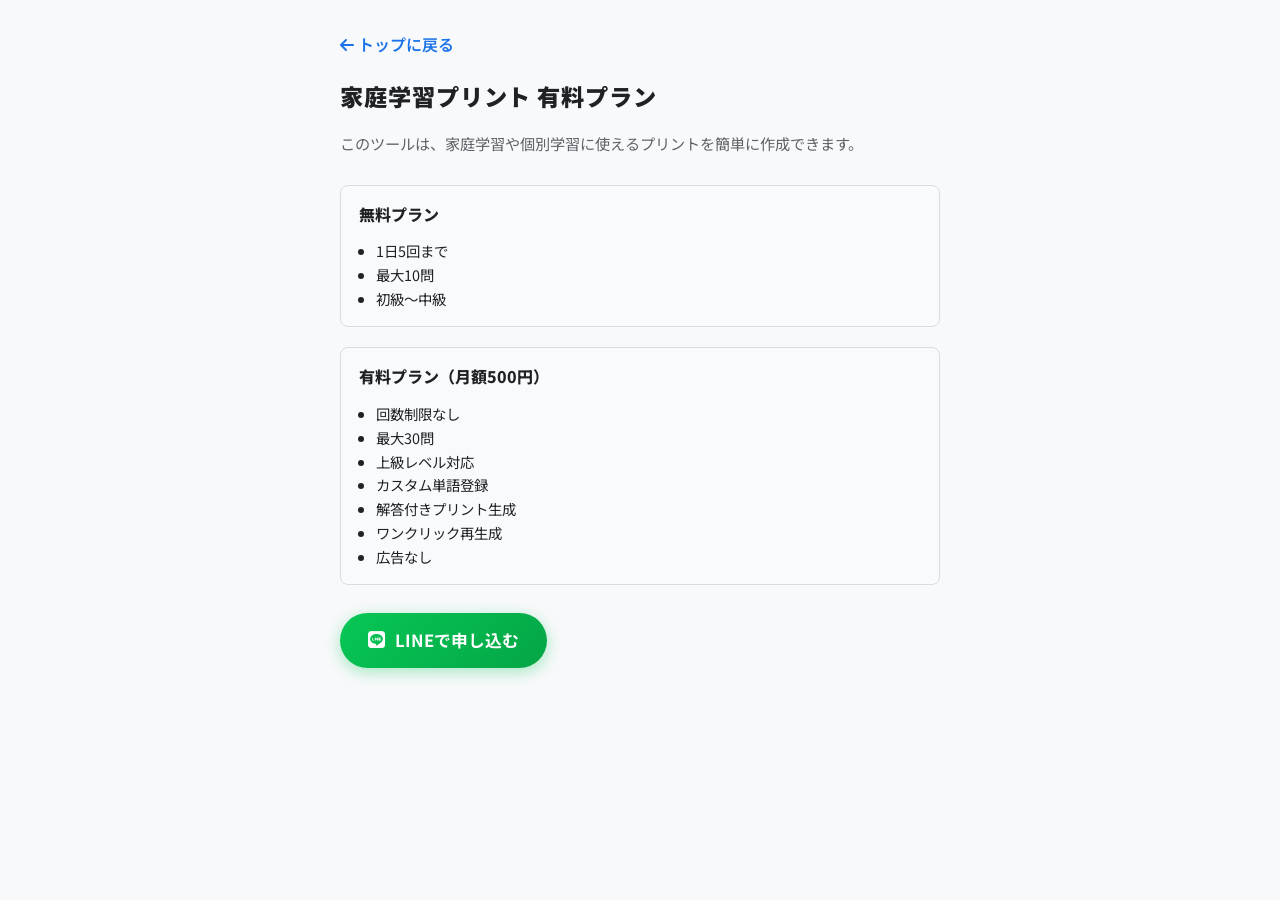
==== pricing.html @ 391f4616 "印刷とPDF修正" ====
<!DOCTYPE html>
<html lang="ja">
<head>
  <meta charset="UTF-8" />
  <meta name="viewport" content="width=device-width, initial-scale=1.0" />
  <title>家庭学習プリント 有料プラン｜家庭学習プリント生成</title>
  <meta name="description" content="家庭学習プリントの有料プラン。回数制限なし・最大30問・上級レベル・解答付きなど。LINEからお申し込みいただけます。" />
  <link rel="stylesheet" href="css/style.css" />
  <link href="https://fonts.googleapis.com/css2?family=Noto+Sans+JP:wght@400;500;700;900&family=Noto+Serif+JP:wght@400;700&display=swap" rel="stylesheet" />
  <link rel="stylesheet" href="https://cdn.jsdelivr.net/npm/@fortawesome/fontawesome-free@6.4.0/css/all.min.css" />
</head>
<body>
  <main class="pricing-standalone">
    <p class="pricing-back">
      <a href="index.html"><i class="fas fa-arrow-left"></i> トップに戻る</a>
    </p>

    <h1>家庭学習プリント 有料プラン</h1>

    <p class="pricing-lead">
      このツールは、家庭学習や個別学習に使えるプリントを簡単に作成できます。
    </p>

    <div class="pricing-block">
      <h2>無料プラン</h2>
      <ul>
        <li>1日5回まで</li>
        <li>最大10問</li>
        <li>初級〜中級</li>
      </ul>
    </div>

    <div class="pricing-block">
      <h2>有料プラン（月額500円）</h2>
      <ul>
        <li>回数制限なし</li>
        <li>最大30問</li>
        <li>上級レベル対応</li>
        <li>カスタム単語登録</li>
        <li>解答付きプリント生成</li>
        <li>ワンクリック再生成</li>
        <li>広告なし</li>
      </ul>
    </div>

    <p>
      <a class="pricing-line-btn" href="https://lin.ee/QrdTzUH" target="_blank" rel="noopener noreferrer">
        <i class="fab fa-line"></i> LINEで申し込む
      </a>
    </p>
  </main>
</body>
</html>
---- css/style.css ----
/* ============================================
   家庭学習プリント生成 - スタイルシート v2
   白ベース＋青系 | レスポンシブ | 収益化対応
   ============================================ */

/* ── リセット & ベース ── */
*, *::before, *::after { box-sizing: border-box; margin: 0; padding: 0; }

:root {
  --primary:       #1a73e8;
  --primary-dark:  #1558b0;
  --primary-light: #e8f0fe;
  --primary-soft:  #c5daff;
  --accent:        #34a853;
  --accent-soft:   #e6f4ea;
  --gold:          #f9ab00;
  --gold-soft:     #fef7e0;
  --gold-dark:     #7a5400;
  --danger:        #ea4335;
  --danger-soft:   #fce8e6;
  --text:          #202124;
  --text-sub:      #5f6368;
  --border:        #dadce0;
  --bg:            #f8f9fb;
  --white:         #ffffff;
  --shadow-sm:     0 1px 4px rgba(0,0,0,.10);
  --shadow-md:     0 4px 16px rgba(0,0,0,.12);
  --shadow-lg:     0 8px 32px rgba(0,0,0,.15);
  --radius:        12px;
  --radius-sm:     8px;
  --font:          'Noto Sans JP', sans-serif;
}

html { scroll-behavior: smooth; }
body {
  font-family: var(--font);
  background: var(--bg);
  color: var(--text);
  min-height: 100vh;
  line-height: 1.6;
}

/* ============================================
   ヘッダー
   ============================================ */
.site-header {
  background: linear-gradient(135deg, var(--primary) 0%, var(--primary-dark) 100%);
  color: var(--white);
  position: sticky;
  top: 0;
  z-index: 200;
  box-shadow: var(--shadow-md);
}
.header-inner {
  max-width: 1100px;
  margin: 0 auto;
  padding: 0 20px;
  height: 60px;
  display: flex;
  align-items: center;
  gap: 16px;
}
.header-logo {
  display: flex;
  align-items: center;
  gap: 8px;
  font-size: 1.1rem;
  font-weight: 700;
  letter-spacing: .02em;
  flex-shrink: 0;
}
.logo-icon {
  background: rgba(255,255,255,.2);
  border-radius: 50%;
  width: 32px;
  height: 32px;
  display: flex;
  align-items: center;
  justify-content: center;
  font-size: 1rem;
}
.header-nav {
  display: flex;
  align-items: center;
  gap: 4px;
  margin-left: auto;
  flex-wrap: wrap;
}
.nav-link {
  color: rgba(255,255,255,.85);
  text-decoration: none;
  font-size: .85rem;
  font-weight: 500;
  padding: 6px 12px;
  border-radius: 20px;
  transition: background .2s;
}
.nav-link:hover { background: rgba(255,255,255,.15); color: #fff; }
.nav-link:focus-visible {
  outline: 3px solid rgba(255,255,255,.85);
  outline-offset: 2px;
}
.nav-btn-premium {
  background: linear-gradient(135deg, var(--gold) 0%, #e69500 100%);
  color: #fff;
  border: none;
  border-radius: 20px;
  padding: 7px 16px;
  font-family: var(--font);
  font-size: .85rem;
  font-weight: 700;
  cursor: pointer;
  display: flex;
  align-items: center;
  gap: 6px;
  box-shadow: 0 2px 8px rgba(249,171,0,.4);
  transition: all .2s;
  margin-left: 4px;
}
.nav-btn-premium:hover { transform: translateY(-1px); box-shadow: 0 4px 14px rgba(249,171,0,.5); }
.nav-btn-premium:focus-visible {
  outline: 3px solid rgba(255,255,255,.9);
  outline-offset: 2px;
}

/* ============================================
   ヒーロー
   ============================================ */
.hero-section {
  background: linear-gradient(160deg, #1a73e8 0%, #0d47a1 60%, #1a237e 100%);
  color: var(--white);
  padding: 72px 20px 80px;
  text-align: center;
  position: relative;
  overflow: hidden;
}
.hero-section::before {
  content: '';
  position: absolute;
  inset: 0;
  background: url("data:image/svg+xml,%3Csvg width='60' height='60' viewBox='0 0 60 60' xmlns='http://www.w3.org/2000/svg'%3E%3Cg fill='none' fill-rule='evenodd'%3E%3Cg fill='%23ffffff' fill-opacity='0.04'%3E%3Cpath d='M36 34v-4h-2v4h-4v2h4v4h2v-4h4v-2h-4zm0-30V0h-2v4h-4v2h4v4h2V6h4V4h-4zM6 34v-4H4v4H0v2h4v4h2v-4h4v-2H6zM6 4V0H4v4H0v2h4v4h2V6h4V4H6z'/%3E%3C/g%3E%3C/g%3E%3C/svg%3E");
}
.hero-inner {
  max-width: 760px;
  margin: 0 auto;
  position: relative;
}
.hero-badge {
  display: inline-flex;
  align-items: center;
  gap: 6px;
  background: rgba(255,255,255,.15);
  border: 1px solid rgba(255,255,255,.3);
  border-radius: 20px;
  padding: 6px 16px;
  font-size: .82rem;
  font-weight: 700;
  letter-spacing: .04em;
  margin-bottom: 20px;
}
.hero-title {
  font-size: clamp(1.5rem, 4vw, 2.4rem);
  font-weight: 900;
  line-height: 1.35;
  margin-bottom: 16px;
  letter-spacing: .02em;
}
.hero-accent {
  color: #ffd54f;
  display: block;
  margin-top: 4px;
}
/* hero-desc は削除（hero-lead / hero-list に統一） */
.hero-desc { display: none; }

/* ── ヒーロー：一言説明 ── */
.hero-lead {
  font-size: clamp(1rem, 2.5vw, 1.15rem);
  opacity: .92;
  line-height: 1.9;
  margin-bottom: 20px;
}

/* ── ヒーロー：箇条書き ── */
.hero-list {
  list-style: none;
  display: inline-flex;
  flex-direction: column;
  gap: 10px;
  text-align: left;
  margin: 0 auto 28px;
  background: rgba(255,255,255,.1);
  border: 1px solid rgba(255,255,255,.2);
  border-radius: var(--radius);
  padding: 16px 22px;
  width: fit-content;
  max-width: 100%;
}
.hero-list li {
  font-size: clamp(.88rem, 2vw, .98rem);
  display: flex;
  align-items: center;
  gap: 10px;
  opacity: .95;
}
.hero-list li i {
  color: #ffd54f;
  font-size: .9rem;
  flex-shrink: 0;
}

/* ── 「誰向け？」ボックス ── */
.for-whom-box {
  background: linear-gradient(135deg, var(--primary-light) 0%, #f0f7ff 100%);
  border: 2px solid var(--primary-soft);
  border-radius: var(--radius);
  padding: 20px 22px;
  margin-bottom: 40px;
}
.for-whom-label {
  font-size: .82rem;
  font-weight: 700;
  color: var(--primary);
  letter-spacing: .06em;
  margin-bottom: 12px;
  text-transform: uppercase;
}
.for-whom-list {
  list-style: none;
  display: flex;
  flex-direction: column;
  gap: 10px;
}
.for-whom-list li {
  font-size: .93rem;
  color: var(--text);
  line-height: 1.6;
}

/* スマホのみ表示改行 */
.sp-only { display: none; }
.hero-stats {
  display: flex;
  justify-content: center;
  gap: 32px;
  margin-bottom: 36px;
  flex-wrap: wrap;
}
.hero-stat {
  display: flex;
  flex-direction: column;
  align-items: center;
  gap: 2px;
}
.stat-num {
  font-size: 2rem;
  font-weight: 900;
  color: #ffd54f;
  line-height: 1;
}
.stat-label {
  font-size: .78rem;
  opacity: .8;
}
.hero-cta {
  display: inline-flex;
  align-items: center;
  gap: 10px;
  background: var(--white);
  color: var(--primary-dark);
  text-decoration: none;
  padding: 16px 40px;
  border-radius: 50px;
  font-size: 1.05rem;
  font-weight: 700;
  box-shadow: 0 6px 24px rgba(0,0,0,.25);
  transition: all .2s;
}
.hero-cta:hover { transform: translateY(-3px); box-shadow: 0 10px 32px rgba(0,0,0,.3); }
.hero-cta:focus-visible {
  outline: 3px solid #ffd54f;
  outline-offset: 3px;
}

/* ============================================
   共通セクション
   ============================================ */
.section { padding: 72px 20px; }
.section-inner { max-width: 1100px; margin: 0 auto; }
.section-label {
  font-size: .72rem;
  font-weight: 700;
  letter-spacing: .12em;
  color: var(--primary);
  text-transform: uppercase;
  margin-bottom: 8px;
}
.section-title {
  font-size: clamp(1.4rem, 3vw, 2rem);
  font-weight: 900;
  color: var(--text);
  margin-bottom: 10px;
  letter-spacing: .02em;
}
.section-sub {
  font-size: .95rem;
  color: var(--text-sub);
  margin-bottom: 40px;
}

/* ============================================
   使い方セクション
   ============================================ */
.how-to-section { background: var(--white); }

.steps-grid {
  display: flex;
  align-items: center;
  gap: 8px;
  margin-bottom: 48px;
}
.how-step {
  flex: 1;
  background: var(--primary-light);
  border: 2px solid var(--primary-soft);
  border-radius: var(--radius);
  padding: 28px 20px;
  text-align: center;
  position: relative;
}
.how-step-num {
  position: absolute;
  top: -14px;
  left: 50%;
  transform: translateX(-50%);
  background: var(--primary);
  color: var(--white);
  width: 28px;
  height: 28px;
  border-radius: 50%;
  font-size: .85rem;
  font-weight: 900;
  display: flex;
  align-items: center;
  justify-content: center;
}
.how-step-icon { font-size: 2.4rem; margin-bottom: 12px; }
.how-step-title { font-size: 1rem; font-weight: 700; color: var(--primary-dark); margin-bottom: 8px; }
.how-step-desc  { font-size: .84rem; color: var(--text-sub); line-height: 1.85; }
.how-step-arrow { color: var(--primary-soft); font-size: 1.4rem; flex-shrink: 0; }

.features-grid {
  display: grid;
  grid-template-columns: repeat(3, 1fr);
  gap: 16px;
}
.feature-card {
  background: var(--bg);
  border: 1px solid var(--border);
  border-radius: var(--radius);
  padding: 20px 16px;
  text-align: center;
  transition: box-shadow .2s, transform .2s;
}
.feature-card:hover { box-shadow: var(--shadow-md); transform: translateY(-2px); }
.feature-icon { font-size: 2rem; display: block; margin-bottom: 8px; }
.feature-title { font-size: .95rem; font-weight: 700; margin-bottom: 6px; color: var(--text); }
.feature-desc  { font-size: .8rem; color: var(--text-sub); line-height: 1.6; }

/* ============================================
   プリント生成セクション
   ============================================ */
.generator-section { background: var(--bg); }

/* ── コントロールパネル ── */
.control-panel { display: flex; flex-direction: column; gap: 20px; }
.step-card {
  background: var(--white);
  border-radius: var(--radius);
  box-shadow: var(--shadow-sm);
  border: 1px solid var(--border);
  overflow: hidden;
  transition: box-shadow .2s;
}
.step-card:hover { box-shadow: var(--shadow-md); }
.step-header {
  display: flex;
  align-items: center;
  gap: 12px;
  padding: 16px 24px;
  background: var(--primary-light);
  border-bottom: 1px solid var(--primary-soft);
}
.step-badge {
  background: var(--primary);
  color: var(--white);
  font-size: .72rem;
  font-weight: 700;
  letter-spacing: .08em;
  padding: 3px 10px;
  border-radius: 20px;
}
.step-title { font-size: 1.05rem; font-weight: 700; color: var(--primary-dark); }

.option-grid {
  display: grid;
  grid-template-columns: repeat(3, 1fr);
  gap: 14px;
  padding: 20px 24px;
}
.option-btn {
  display: flex;
  flex-direction: column;
  align-items: center;
  justify-content: center;
  gap: 6px;
  padding: 20px 12px;
  border: 2px solid var(--border);
  border-radius: var(--radius);
  background: var(--white);
  cursor: pointer;
  transition: all .2s;
  text-align: center;
}
.option-btn:hover { border-color: var(--primary); background: var(--primary-light); transform: translateY(-2px); }
.option-btn.active { border-color: var(--primary); background: var(--primary-light); box-shadow: 0 0 0 3px var(--primary-soft); }
.option-btn.active .option-label { color: var(--primary-dark); }
.option-btn:focus-visible {
  outline: 3px solid var(--primary);
  outline-offset: 2px;
}
.option-icon  { font-size: 2rem; }
.option-label { font-size: 1rem; font-weight: 700; color: var(--text); }
.option-desc  { font-size: .76rem; color: var(--text-sub); }

.settings-row {
  display: grid;
  grid-template-columns: repeat(3, 1fr);
  gap: 16px;
  padding: 20px 24px;
}
.setting-item  { display: flex; flex-direction: column; gap: 8px; }
.setting-label {
  font-size: .88rem; font-weight: 700; color: var(--text-sub);
  display: flex; align-items: center; gap: 6px;
}
.setting-label i { color: var(--primary); }
.setting-select {
  padding: 10px 36px 10px 14px;
  border: 2px solid var(--border);
  border-radius: var(--radius-sm);
  font-family: var(--font);
  font-size: .95rem;
  color: var(--text);
  background: var(--white);
  cursor: pointer;
  transition: border-color .2s;
  appearance: none;
  background-image: url("data:image/svg+xml,%3Csvg xmlns='http://www.w3.org/2000/svg' width='12' height='8' viewBox='0 0 12 8'%3E%3Cpath fill='%231a73e8' d='M6 8L0 0h12z'/%3E%3C/svg%3E");
  background-repeat: no-repeat;
  background-position: right 12px center;
}
.setting-select:focus { outline: none; border-color: var(--primary); box-shadow: 0 0 0 3px var(--primary-soft); }
.setting-select:focus-visible {
  outline: 3px solid var(--primary);
  outline-offset: 2px;
}

.settings-row--custom {
  grid-template-columns: 1fr;
  padding-top: 0;
}
.settings-row--custom .setting-item--full {
  flex-direction: column;
  align-items: stretch;
}
.setting-item--full {
  max-width: 100%;
}
.setting-input {
  padding: 10px 14px;
  border: 2px solid var(--border);
  border-radius: var(--radius-sm);
  font-family: var(--font);
  font-size: .95rem;
  color: var(--text);
  background: var(--white);
  transition: border-color .2s;
  width: 100%;
  max-width: 420px;
  box-sizing: border-box;
}
.setting-input:focus {
  outline: none;
  border-color: var(--primary);
  box-shadow: 0 0 0 3px var(--primary-soft);
}
.setting-input:disabled {
  opacity: 0.65;
  cursor: not-allowed;
  background: #f5f7fa;
}
.setting-hint {
  font-size: .74rem;
  color: var(--text-sub);
  margin: 0;
  line-height: 1.45;
}

.option-btn.level-btn--locked {
  opacity: 0.55;
  cursor: not-allowed;
}

.generate-section { display: flex; flex-direction: column; align-items: center; gap: 12px; padding: 10px 0 4px; }
.generate-btn {
  display: flex; align-items: center; gap: 12px;
  padding: 18px 56px;
  background: linear-gradient(135deg, var(--primary) 0%, var(--primary-dark) 100%);
  color: var(--white); border: none; border-radius: 50px;
  font-family: var(--font); font-size: 1.15rem; font-weight: 700;
  cursor: pointer; box-shadow: 0 4px 20px rgba(26,115,232,.4);
  transition: all .2s; letter-spacing: .04em;
}
.generate-btn:hover { transform: translateY(-3px); box-shadow: 0 8px 28px rgba(26,115,232,.5); }
.generate-btn:focus-visible {
  outline: 3px solid var(--primary-soft);
  outline-offset: 3px;
}
.generate-quota {
  font-size: .8rem;
  color: var(--text-sub);
  margin: 0 0 4px;
  text-align: center;
  line-height: 1.45;
}
.generate-note {
  font-size: .82rem;
  color: var(--text-sub);
  display: flex;
  align-items: center;
  gap: 6px;
  flex-wrap: wrap;
  justify-content: center;
}
.generate-note i { color: var(--gold); }
.link-btn {
  background: none; border: none; color: var(--primary);
  font-family: var(--font); font-size: .82rem; font-weight: 700;
  cursor: pointer; padding: 0; text-decoration: underline;
}
.link-btn:hover { color: var(--primary-dark); }
.link-btn:focus-visible {
  outline: 2px solid var(--primary);
  outline-offset: 2px;
  border-radius: 4px;
}

/* ── プレビュー ── */
.preview-section { margin-top: 40px; animation: fadeInUp .4s ease; }
@keyframes fadeInUp { from { opacity:0; transform:translateY(20px);} to {opacity:1;transform:translateY(0);} }
.preview-controls {
  display: flex; align-items: center; justify-content: space-between;
  flex-wrap: wrap; gap: 12px; margin-bottom: 20px;
}
.preview-title { font-size: 1.15rem; font-weight: 700; display: flex; align-items: center; gap: 8px; }
.preview-title i { color: var(--primary); }
.preview-actions { display: flex; gap: 10px; flex-wrap: wrap; }
.action-btn {
  display: flex; align-items: center; gap: 7px;
  padding: 10px 20px; border: none; border-radius: 50px;
  font-family: var(--font); font-size: .9rem; font-weight: 700; cursor: pointer; transition: all .2s;
}
.action-btn:focus-visible {
  outline: 3px solid var(--primary);
  outline-offset: 2px;
}
.btn-regenerate { background: var(--gold-soft); color: var(--gold-dark); border: 1px solid var(--gold); }
.btn-regenerate:hover { background: var(--gold); color: var(--white); }
.btn-print { background: var(--accent-soft); color: #1e6e32; border: 1px solid var(--accent); }
.btn-print:hover { background: var(--accent); color: var(--white); }
.btn-pdf { background: var(--danger-soft); color: #8b0000; border: 1px solid var(--danger); }
.btn-pdf:hover { background: var(--danger); color: var(--white); }

/* ── A4 ──
   プレビュー寸法を @media print の印字域と一致させる（210−12×2 = 186mm 幅、297−12×2 = 273mm 高）。
   html2canvas は screen のみ参照するため、ここを mm ベースにして印刷・PDFと同じレイアウトボックスにする。 */
.a4-wrapper {
  display: flex; justify-content: center;
  background: #e8ecf0; border-radius: var(--radius);
  padding: 32px 20px; box-shadow: inset 0 2px 8px rgba(0,0,0,.1);
}
.a4-sheet {
  width: 186mm;
  max-width: 100%;
  min-height: 273mm;
  box-sizing: border-box;
  background: var(--white); border-radius: 4px;
  box-shadow: var(--shadow-lg);
  padding: 5mm 6mm;
  font-family: var(--font);
  position: relative;
  display: flex; flex-direction: column;
}
.print-header {
  display: flex; justify-content: space-between; align-items: flex-start;
  margin-bottom: 10px; padding-bottom: 8px;
  border-bottom: 3px solid var(--primary);
}
.print-title-block .print-category { font-size: .78rem; color: var(--primary); font-weight: 700; letter-spacing: .06em; margin-bottom: 4px; }
.print-title-block .print-title { font-size: 1.6rem; font-weight: 900; color: var(--text); letter-spacing: .04em; }
.print-info-block { display: flex; flex-direction: column; gap: 8px; align-items: flex-end; }
.print-info-row { display: flex; align-items: center; gap: 6px; font-size: .85rem; }
.info-label { color: var(--text-sub); font-weight: 500; }
.info-line { border-bottom: 1.5px solid #999; width: 120px; height: 18px; }
.print-instruction {
  background: var(--primary-light); border-left: 4px solid var(--primary);
  border-radius: 0 var(--radius-sm) var(--radius-sm) 0;
  padding: 7px 11px; font-size: .85rem; color: var(--primary-dark); font-weight: 600; margin-bottom: 12px;
}
.questions-grid { display: flex; flex-direction: column; gap: 8px; flex: 1; }
.question-card {
  border: 2px solid var(--border); border-radius: var(--radius-sm);
  padding: 10px 12px; background: var(--white);
}
.question-num {
  display: inline-flex; align-items: center; justify-content: center;
  background: var(--primary); color: var(--white);
  font-size: .75rem; font-weight: 700;
  width: 22px; height: 22px; border-radius: 50%; margin-bottom: 4px;
}
.trace-area { display: flex; align-items: center; gap: 5px; flex-wrap: wrap; font-size: 2rem; line-height: 1.15; letter-spacing: .08em; margin-top: 2px; }
.trace-char { color: var(--text); font-weight: 700; }
.trace-target { color: #cce0ff; font-weight: 900; border-bottom: 2px dashed var(--primary-soft); min-width: 2rem; text-align: center; }
.write-box {
  display: inline-block; border: 2px solid var(--border); border-radius: 6px;
  width: 52px; height: 52px; vertical-align: middle; background: #fafcff; position: relative;
}
.write-box-tight {
  display: inline-block;
  margin: 0 2px;
  vertical-align: middle;
}
.write-box::after {
  content: ''; position: absolute; inset: 0;
  background: linear-gradient(to right,transparent calc(50% - .5px),#e0eaff calc(50% - .5px),#e0eaff calc(50% + .5px),transparent calc(50% + .5px)),
              linear-gradient(to bottom,transparent calc(50% - .5px),#e0eaff calc(50% - .5px),#e0eaff calc(50% + .5px),transparent calc(50% + .5px));
}
.choice-sentence { font-size: 1.25rem; font-weight: 600; margin-bottom: 6px; line-height: 1.45; }
.blank-box { display: inline-block; border: 2px solid var(--primary); border-radius: 6px; width: 44px; height: 36px; vertical-align: middle; background: #f0f5ff; }
.choices-row { display: flex; gap: 6px; flex-wrap: wrap; align-items: center; }
.choice-label { font-size: .78rem; color: var(--text-sub); font-weight: 500; margin-right: 3px; }
.choice-item {
  display: flex; align-items: center; justify-content: center;
  padding: 4px 12px; border: 2px solid var(--primary-soft); border-radius: 18px;
  font-size: 1.05rem; font-weight: 700; color: var(--primary-dark); background: var(--primary-light); min-width: 48px;
}
.desc-sentence { font-size: 1.25rem; font-weight: 600; margin-bottom: 6px; line-height: 1.45; }
.answer-line { border: none; border-bottom: 2px solid var(--border); height: 36px; width: 100%; background: transparent; display: block; margin-top: 4px; }
.hiragana-grid { display: grid; grid-template-columns: repeat(5,1fr); gap: 6px; margin-top: 4px; }
.hira-cell { display: flex; flex-direction: column; align-items: center; gap: 2px; }
.hira-trace { font-size: 2rem; color: #cce0ff; font-weight: 900; line-height: 1; border-bottom: 2px dashed var(--primary-soft); }
.hira-write { width: 48px; height: 48px; border: 2px solid var(--border); border-radius: 6px; background: #fafcff; position: relative; }
.hira-write::after {
  content: ''; position: absolute; inset: 0;
  background: linear-gradient(to right,transparent calc(50% - .5px),#e0eaff calc(50% - .5px),#e0eaff calc(50% + .5px),transparent calc(50% + .5px)),
              linear-gradient(to bottom,transparent calc(50% - .5px),#e0eaff calc(50% - .5px),#e0eaff calc(50% + .5px),transparent calc(50% + .5px));
}
.print-footer {
  margin-top: auto; padding-top: 12px; border-top: 1px solid var(--border);
  display: flex; justify-content: space-between; align-items: center; font-size: .72rem; color: #bbb;
}

/* generator.js が出力するページ単位ラッパー（.a4-sheet 直下に複数） */
.print-page {
  display: block;
  width: 100%;
}

/* ── プリント問題内のコンパクト用クラス ── */
.hira-group-label {
  font-size: .76rem;
  color: var(--text-sub);
  margin-bottom: 3px;
}
.trace-second-row { margin-top: 5px; }
.trace-second-label { font-size: .72rem; color: var(--text-sub); }
.write-box-inline { margin-left: 5px; }
.hint-line { font-size: .74rem; color: var(--text-sub); margin-bottom: 3px; }

.emoji-question-row {
  display: flex;
  align-items: flex-start;
  gap: 10px;
}
.emoji-question-row--tight { gap: 8px; }
.emoji-large { font-size: 2.5rem; line-height: 1; flex-shrink: 0; }
.emoji-question-body { min-width: 0; flex: 1; }
.emoji-question-prompt {
  font-size: .76rem;
  color: var(--text-sub);
  margin-bottom: 4px;
  line-height: 1.35;
}

.adv-prompt {
  font-size: 1.25rem;
  font-weight: 700;
  margin-bottom: 5px;
  line-height: 1.35;
}
.adv-prompt-sub {
  font-size: .76rem;
  color: var(--text-sub);
  margin-bottom: 5px;
}
.adv-write-row { line-height: 1.2; }

.seikatsu-char-col {
  display: inline-flex;
  flex-direction: column;
  align-items: center;
  margin: 0 1px;
  vertical-align: top;
}
.seikatsu-trace {
  font-size: 1.6rem;
  color: #cce0ff;
  font-weight: 900;
  line-height: 1;
}

/* ============================================
   有料プランCTAバナー
   ============================================ */
.plan-cta-section {
  background: linear-gradient(135deg, #1a237e 0%, #0d47a1 50%, #1565c0 100%);
  color: var(--white);
  padding: 56px 20px;
}
.plan-cta-inner {
  max-width: 1100px;
  margin: 0 auto;
  display: flex;
  align-items: center;
  justify-content: space-between;
  gap: 32px;
  flex-wrap: wrap;
}
.plan-cta-badge {
  display: inline-flex;
  align-items: center;
  gap: 6px;
  background: rgba(249,171,0,.2);
  border: 1px solid var(--gold);
  color: var(--gold);
  border-radius: 20px;
  padding: 4px 14px;
  font-size: .78rem;
  font-weight: 700;
  letter-spacing: .06em;
  margin-bottom: 10px;
}
.plan-cta-title {
  font-size: clamp(1.2rem, 3vw, 1.7rem);
  font-weight: 900;
  margin-bottom: 8px;
}
.plan-cta-desc { font-size: .9rem; opacity: .85; line-height: 1.7; max-width: 520px; }
.plan-cta-right { display: flex; flex-direction: column; align-items: center; gap: 8px; flex-shrink: 0; }
.plan-cta-btn {
  display: flex; align-items: center; gap: 10px;
  background: linear-gradient(135deg, var(--gold) 0%, #e69500 100%);
  color: var(--white); border: none; border-radius: 50px;
  padding: 16px 36px; font-family: var(--font); font-size: 1rem; font-weight: 700;
  cursor: pointer; box-shadow: 0 4px 20px rgba(249,171,0,.4);
  transition: all .2s; white-space: nowrap;
}
.plan-cta-btn:hover { transform: translateY(-3px); box-shadow: 0 8px 28px rgba(249,171,0,.5); }
.plan-cta-btn:focus-visible {
  outline: 3px solid var(--white);
  outline-offset: 3px;
}
.plan-cta-note { font-size: .78rem; opacity: .75; text-align: center; }

/* ============================================
   FAQセクション
   ============================================ */
.faq-section { background: var(--white); }
.faq-list { display: flex; flex-direction: column; gap: 0; border: 1px solid var(--border); border-radius: var(--radius); overflow: hidden; }
.faq-item { border-bottom: 1px solid var(--border); }
.faq-item:last-child { border-bottom: none; }
.faq-q {
  width: 100%; background: none; border: none;
  padding: 18px 20px; font-family: var(--font); font-size: .97rem; font-weight: 600;
  color: var(--text); cursor: pointer; display: flex; justify-content: space-between; align-items: center;
  gap: 12px; text-align: left; transition: background .2s;
}
.faq-q:hover { background: var(--primary-light); }
.faq-q:focus-visible {
  outline: 3px solid var(--primary);
  outline-offset: -3px;
}
.faq-q span { display: flex; align-items: center; gap: 10px; }
.faq-icon { color: var(--primary); font-size: 1rem; flex-shrink: 0; }
.faq-arrow { color: var(--primary); font-size: .85rem; transition: transform .3s; flex-shrink: 0; }
.faq-q.open .faq-arrow { transform: rotate(180deg); }
.faq-a {
  display: none;
  padding: 0 20px 18px 44px;
  font-size: .9rem; color: var(--text-sub); line-height: 1.8;
  border-top: 1px solid var(--primary-soft); background: var(--primary-light);
}
.faq-a strong { color: var(--primary-dark); }
.faq-a.open { display: block; }

/* ============================================
   フッター
   ============================================ */
.site-footer {
  background: #1e2a38;
  color: rgba(255,255,255,.7);
  padding: 40px 20px 24px;
}
.footer-inner { max-width: 1100px; margin: 0 auto; text-align: center; }
.footer-logo {
  display: inline-flex; align-items: center; gap: 8px;
  font-size: 1.1rem; font-weight: 700; color: var(--white); margin-bottom: 10px;
}
.footer-desc { font-size: .83rem; margin-bottom: 20px; line-height: 1.7; }
.footer-links {
  display: flex; justify-content: center; gap: 20px; flex-wrap: wrap;
  margin-bottom: 24px;
}
.footer-links a {
  color: rgba(255,255,255,.6); text-decoration: none; font-size: .83rem;
  transition: color .2s;
}
.footer-links a:hover { color: var(--white); }
.footer-links a:focus-visible {
  outline: 2px solid var(--white);
  outline-offset: 3px;
  border-radius: 4px;
}
.footer-copy { font-size: .75rem; opacity: .5; }

/* ============================================
   ローディング
   ============================================ */
.loading-overlay {
  position: fixed; inset: 0; background: rgba(0,0,0,.45);
  display: flex; align-items: center; justify-content: center; z-index: 999;
}
.loading-box {
  background: var(--white); border-radius: var(--radius);
  padding: 40px 60px; text-align: center; box-shadow: var(--shadow-lg);
}
.loading-spinner {
  width: 48px; height: 48px;
  border: 5px solid var(--primary-soft); border-top-color: var(--primary);
  border-radius: 50%; animation: spin .8s linear infinite; margin: 0 auto 16px;
}
@keyframes spin { to { transform: rotate(360deg); } }
.loading-box p { font-size: 1rem; font-weight: 600; color: var(--text-sub); }

/* ============================================
   有料プランモーダル
   ============================================ */
.modal-overlay {
  position: fixed; inset: 0; background: rgba(0,0,0,.55);
  display: none; align-items: center; justify-content: center;
  z-index: 1000; padding: 16px;
  /* タッチスクロール対応 */
  -webkit-overflow-scrolling: touch;
}
.modal-overlay.open { display: flex; }

.modal-box {
  background: var(--white);
  border-radius: 16px;
  width: 100%;
  max-width: 780px;
  max-height: 90vh;          /* 画面内に収める */
  display: flex;
  flex-direction: column;    /* header/body/footerを縦並び */
  box-shadow: var(--shadow-lg);
  overflow: hidden;
}

/* ── モーダルヘッダー（固定） ── */
.modal-header {
  display: flex;
  align-items: flex-start;
  justify-content: space-between;
  padding: 20px 24px 16px;
  border-bottom: 1px solid var(--border);
  flex-shrink: 0;             /* 圧縮させない */
  background: var(--white);
}
.modal-badge {
  display: inline-flex; align-items: center; gap: 6px;
  background: var(--gold-soft); color: var(--gold-dark);
  border: 1px solid var(--gold); border-radius: 20px;
  padding: 3px 12px; font-size: .75rem; font-weight: 700;
  letter-spacing: .06em; margin-bottom: 4px;
}
.modal-title { font-size: 1.3rem; font-weight: 900; color: var(--text); }
.modal-close {
  background: none; border: none; font-size: 1.2rem;
  color: var(--text-sub); cursor: pointer; padding: 4px 8px;
  border-radius: 6px; transition: background .2s; flex-shrink: 0;
}
.modal-close:hover { background: var(--bg); color: var(--text); }
.modal-close:focus-visible {
  outline: 3px solid var(--primary);
  outline-offset: 2px;
}

/* ── モーダル本体（スクロール可） ── */
.modal-body {
  flex: 1;                    /* 残り高さを占める */
  overflow-y: auto;           /* 縦スクロール有効 */
  -webkit-overflow-scrolling: touch; /* iOS タッチスクロール */
  padding: 20px 24px;
}
.modal-intro { font-size: .9rem; color: var(--text-sub); margin-bottom: 20px; }

/* ── プランカード ── */
.plan-cards {
  display: grid;
  grid-template-columns: 1fr 1fr;
  gap: 16px;
  margin-bottom: 16px;
}
.plan-card {
  border: 2px solid var(--border);
  border-radius: var(--radius);
  padding: 20px 18px;
  position: relative;
  background: var(--white);
}
.plan-pro {
  border-color: var(--gold);
  box-shadow: 0 0 0 4px rgba(249,171,0,.12);
}
.plan-popular-badge {
  position: absolute; top: -12px; left: 50%; transform: translateX(-50%);
  background: var(--gold); color: var(--white);
  font-size: .75rem; font-weight: 700;
  padding: 3px 14px; border-radius: 20px; white-space: nowrap;
}
.plan-card-header { margin-bottom: 16px; }
.plan-name { font-size: 1rem; font-weight: 700; color: var(--text-sub); margin-bottom: 6px; }
.plan-price { font-size: 1.8rem; font-weight: 900; color: var(--text); line-height: 1; }
.plan-price span { font-size: 2.2rem; }
.plan-price small { font-size: .85rem; font-weight: 400; color: var(--text-sub); }
.plan-trial { font-size: .78rem; color: var(--accent); font-weight: 700; margin-top: 4px; }
.plan-pro-tagline {
  font-size: .82rem;
  color: var(--primary-dark);
  font-weight: 600;
  margin: 0 0 12px;
  line-height: 1.5;
  padding: 8px 10px;
  background: var(--primary-light);
  border-radius: var(--radius-sm);
  border-left: 3px solid var(--primary);
}
.plan-features { list-style: none; display: flex; flex-direction: column; gap: 8px; margin-bottom: 20px; }
.plan-features li { display: flex; align-items: flex-start; gap: 8px; font-size: .86rem; line-height: 1.5; }
.plan-features li.ok { color: var(--text); }
.plan-features li.ng { color: #bbb; }
.plan-features li.ok i { color: var(--accent); flex-shrink: 0; margin-top: 3px; }
.plan-features li.ng i { color: #ccc; flex-shrink: 0; margin-top: 3px; }
.plan-features li.hot {
  font-weight: 700;
  color: var(--primary-dark);
}
.plan-feature-ico {
  flex-shrink: 0;
  margin-right: 2px;
}

/* 有料プラン詳細（単体ページ） */
.pricing-standalone {
  max-width: 640px;
  margin: 0 auto;
  padding: 32px 20px 64px;
}
.pricing-standalone .pricing-back {
  margin-bottom: 20px;
}
.pricing-standalone .pricing-back a {
  color: var(--primary);
  font-weight: 600;
  text-decoration: none;
}
.pricing-standalone .pricing-back a:hover {
  text-decoration: underline;
}
.pricing-standalone h1 {
  font-size: 1.45rem;
  font-weight: 900;
  color: var(--text);
  margin: 0 0 16px;
  letter-spacing: .04em;
}
.pricing-standalone .pricing-lead {
  font-size: .95rem;
  line-height: 1.7;
  color: var(--text-sub);
  margin-bottom: 28px;
}
.pricing-block {
  margin-bottom: 20px;
  padding: 16px 18px;
  background: #f8fafc;
  border-radius: var(--radius-sm);
  border: 1px solid var(--border);
}
.pricing-block h2 {
  font-size: 1rem;
  font-weight: 800;
  color: var(--text);
  margin: 0 0 12px;
}
.pricing-block ul {
  margin: 0;
  padding-left: 1.2em;
  font-size: .9rem;
  line-height: 1.65;
  color: var(--text);
}
.pricing-line-btn {
  display: inline-flex;
  align-items: center;
  justify-content: center;
  gap: 10px;
  margin-top: 8px;
  padding: 14px 28px;
  background: linear-gradient(135deg, #06c755 0%, #05a546 100%);
  color: #fff;
  border: none;
  border-radius: 50px;
  font-family: var(--font);
  font-size: 1.05rem;
  font-weight: 700;
  cursor: pointer;
  text-decoration: none;
  box-shadow: 0 4px 16px rgba(6, 199, 85, 0.35);
  transition: transform .2s, box-shadow .2s;
}
.pricing-line-btn:hover {
  transform: translateY(-2px);
  box-shadow: 0 6px 20px rgba(6, 199, 85, 0.45);
  color: #fff;
}
.pricing-line-btn:focus-visible {
  outline: 3px solid var(--primary-soft);
  outline-offset: 3px;
}
.plan-btn {
  width: 100%; padding: 12px; border: none; border-radius: 50px;
  font-family: var(--font); font-size: .95rem; font-weight: 700; cursor: pointer; transition: all .2s;
}
.plan-btn-current { background: var(--bg); color: var(--text-sub); cursor: default; border: 1px solid var(--border); }
.plan-btn-pro {
  background: linear-gradient(135deg, var(--gold) 0%, #e69500 100%);
  color: var(--white); box-shadow: 0 4px 14px rgba(249,171,0,.35);
  display: flex; align-items: center; justify-content: center; gap: 8px;
}
.plan-btn-pro:hover { transform: translateY(-2px); box-shadow: 0 6px 20px rgba(249,171,0,.45); }
.plan-btn:focus-visible {
  outline: 3px solid var(--primary);
  outline-offset: 2px;
}
.modal-note { font-size: .78rem; color: var(--text-sub); text-align: center; padding: 4px 0; }

/* ── モーダルフッター（固定） ── */
.modal-footer {
  display: flex;
  gap: 10px;
  padding: 14px 24px;
  border-top: 1px solid var(--border);
  flex-shrink: 0;             /* 圧縮させない */
  background: var(--white);
}
.modal-close-btn {
  flex: 1; padding: 12px; border: 2px solid var(--border); border-radius: 50px;
  background: var(--white); font-family: var(--font); font-size: .95rem; font-weight: 700;
  color: var(--text-sub); cursor: pointer; transition: all .2s;
}
.modal-close-btn:hover { border-color: var(--primary); color: var(--primary); }
.modal-close-btn:focus-visible {
  outline: 3px solid var(--primary);
  outline-offset: 2px;
}
.modal-detail-btn {
  flex: 2; padding: 12px; border: none; border-radius: 50px;
  background: linear-gradient(135deg, var(--primary) 0%, var(--primary-dark) 100%);
  color: var(--white); font-family: var(--font); font-size: .95rem; font-weight: 700;
  cursor: pointer; display: flex; align-items: center; justify-content: center; gap: 8px;
  transition: all .2s; box-shadow: 0 4px 14px rgba(26,115,232,.35);
}
.modal-detail-btn:hover { transform: translateY(-2px); box-shadow: 0 6px 20px rgba(26,115,232,.45); }
.modal-detail-btn:focus-visible {
  outline: 3px solid var(--primary-soft);
  outline-offset: 2px;
}

/* ============================================
   レスポンシブ
   ============================================ */
@media (max-width: 860px) {
  /* 幅だけ狭いビューに追従。パディングは印刷・PDFと同じ 5mm 6mm のまま（キャプチャの一貫性） */
  .a4-sheet { width: 100%; max-width: 186mm; min-height: auto; padding: 5mm 6mm; box-sizing: border-box; }
  .a4-wrapper { padding: 16px 8px; }
  .hiragana-grid { grid-template-columns: repeat(4,1fr); }
  .steps-grid { flex-direction: column; }
  .how-step-arrow { transform: rotate(90deg); }
  .features-grid { grid-template-columns: repeat(2,1fr); }
  .plan-cta-inner { flex-direction: column; text-align: center; }
  .plan-cta-desc { margin: 0 auto; }
}

@media (max-width: 600px) {
  .header-nav .nav-link { display: none; }
  .option-grid { grid-template-columns: repeat(2,1fr); gap: 8px; padding: 14px 12px; }
  .option-btn { padding: 14px 6px; }
  .option-icon { font-size: 1.6rem; }
  .option-label { font-size: .85rem; }
  .option-desc  { font-size: .68rem; }
  .settings-row { grid-template-columns: 1fr; padding: 14px 16px; }
  .settings-row .setting-item { flex-direction: row; align-items: center; justify-content: space-between; }
  .setting-select { width: 130px; }
  .generate-btn { padding: 16px 32px; font-size: 1rem; }
  .preview-controls { flex-direction: column; align-items: stretch; }
  .preview-actions { justify-content: center; }
  .print-header { flex-direction: column; gap: 10px; }
  .print-info-block { align-items: flex-start; }
  .features-grid { grid-template-columns: 1fr 1fr; }
  .plan-cards { grid-template-columns: 1fr; }
  .modal-box { max-height: 92vh; border-radius: 12px; }
  .modal-header { padding: 16px 16px 12px; }
  .modal-body { padding: 16px; }
  .modal-footer { padding: 12px 16px; flex-direction: column; }
  .modal-detail-btn, .modal-close-btn { flex: none; width: 100%; }
  .faq-q { font-size: .9rem; padding: 14px 16px; }
  .faq-a { padding: 0 16px 14px 36px; }

  /* ── ヒーロー スマホ調整 ── */
  .sp-only { display: inline; }
  .hero-list { padding: 14px 16px; width: 100%; }
  .hero-list li { font-size: .88rem; }
  .hero-stats { gap: 20px; }
  .stat-num { font-size: 1.6rem; }

  /* ── 誰向け？ボックス スマホ調整 ── */
  .for-whom-box { padding: 16px; }
  .for-whom-list li { font-size: .88rem; }

  /* ── ステップカード スマホ調整 ── */
  .how-step { padding: 24px 14px 18px; }
  .how-step-desc { font-size: .82rem; }
  .section-title { line-height: 1.4; }

  /* ── 機能カード スマホ調整 ── */
  .feature-desc { font-size: .78rem; line-height: 1.7; }
}

/* ============================================
   モーション軽減設定
   ============================================ */
@media (prefers-reduced-motion: reduce) {
  html { scroll-behavior: auto; }

  *, *::before, *::after {
    animation-duration: 0.01ms !important;
    animation-iteration-count: 1 !important;
    transition-duration: 0.01ms !important;
  }

  .nav-btn-premium:hover,
  .hero-cta:hover,
  .feature-card:hover,
  .option-btn:hover,
  .generate-btn:hover,
  .plan-cta-btn:hover,
  .plan-btn-pro:hover,
  .modal-detail-btn:hover {
    transform: none !important;
  }
}

/* ============================================
   印刷用スタイル
   ============================================ */
@media print {

  /*
   * 用紙余白は @page のみで固定（10〜15mm）。コンテンツ幅は印刷領域いっぱいに合わせ、
   * 画面用の 794px / max-width:210mm との二重指定でズレないようにする。
   */
  @page {
    size: A4 portrait;
    margin: 12mm;
  }

  /* 背景色・枠線を可能な限りそのまま印刷 */
  *,
  *::before,
  *::after {
    -webkit-print-color-adjust: exact;
    print-color-adjust: exact;
    box-sizing: border-box;
  }

  html {
    width: 100% !important;
    height: auto !important;
    margin: 0 !important;
    padding: 0 !important;
  }

  body {
    width: 100% !important;
    max-width: 100% !important;
    height: auto !important;
    min-height: 0 !important;
    margin: 0 !important;
    padding: 0 !important;
    background: #fff !important;
    font-size: 9.5pt;
    display: block !important;
  }

  /* ヘッダー・操作パネル・モーダル等 */
  .no-print {
    display: none !important;
  }

  /* 誤って印刷されないよう UI 系を明示的に非表示（.no-print 漏れ対策） */
  .site-header,
  .hero-section,
  .how-to-section,
  .control-panel,
  .generate-section,
  .preview-controls,
  .plan-cta-section,
  .faq-section,
  .site-footer,
  .loading-overlay,
  .modal-overlay {
    display: none !important;
  }

  .generator-section.section {
    padding: 0 !important;
    margin: 0 !important;
    background: #fff !important;
    width: 100% !important;
    max-width: 100% !important;
  }

  .generator-section > .section-inner {
    max-width: 100% !important;
    width: 100% !important;
    padding: 0 !important;
    margin: 0 auto !important;
  }

  .print-target,
  .preview-section {
    display: block !important;
    visibility: visible !important;
    width: 100% !important;
    max-width: 100% !important;
    margin: 0 auto !important;
    padding: 0 !important;
    animation: none !important;
    opacity: 1 !important;
    transform: none !important;
  }

  /* @page 余白の内側いっぱい（物理210mm 固定はせず、印刷ボックス幅に一致） */
  .print-area,
  .a4-wrapper {
    display: flex !important;
    flex-direction: column !important;
    align-items: stretch !important;
    justify-content: flex-start !important;
    width: 100% !important;
    max-width: 100% !important;
    min-height: 0 !important;
    margin: 0 !important;
    padding: 0 !important;
    background: transparent !important;
    box-shadow: none !important;
    border-radius: 0 !important;
  }

  .a4-sheet {
    /* 印刷可能幅いっぱい（@page の margin 内側）。固定 px は使わない */
    width: 100% !important;
    max-width: 100% !important;
    min-width: 0 !important;
    min-height: 0 !important;
    /* 用紙余白は @page に任せ、シート内は軽い内側余白のみ */
    padding: 4mm 5mm !important;
    margin: 0 auto !important;
    box-shadow: none !important;
    border-radius: 0 !important;
    border: none !important;
    background: #fff !important;
    box-sizing: border-box !important;
    /* flex だと Safari 等で break-inside が効きにくいため block に */
    display: block !important;
    /* hidden だと子の改ページが欠けることがあるため visible のまま */
    overflow: visible !important;
    text-align: left !important;
  }

  /* 明示的な改ページ（最終ページの後は余白ページを出さない） */
  .print-page:not(:last-child) {
    break-after: page;
    page-break-after: always;
  }
  .print-page {
    overflow: visible !important;
  }

  .questions-grid {
    display: block !important;
    min-height: 0 !important;
  }

  /* ── ⑥ 問題カード：改ページ制御（カード間は margin-bottom のみ）。余白を詰めて枚数削減 */
  .question-card {
    display: block !important;
    break-inside: avoid !important;
    page-break-inside: avoid !important;
    -webkit-column-break-inside: avoid !important;
    border: 1.5pt solid #dadce0 !important;
    padding: 3pt 5pt !important;
    margin-bottom: 1.5mm !important;
  }

  .questions-grid .question-card:last-child {
    margin-bottom: 0 !important;
  }

  .question-card .choice-sentence,
  .question-card .desc-sentence {
    margin-bottom: 2pt !important;
    font-size: 11pt !important;
    line-height: 1.32 !important;
  }

  .question-card .trace-area {
    margin-top: 0 !important;
    font-size: 15pt !important;
    line-height: 1.12 !important;
  }

  .question-card .trace-second-row {
    margin-top: 1pt !important;
  }

  .question-card .choices-row {
    gap: 2pt !important;
  }

  .question-card .choice-item {
    font-size: 10pt !important;
    padding: 2pt 8pt !important;
  }

  .question-card .hiragana-grid {
    margin-top: 0 !important;
  }

  .question-card .emoji-question-row,
  .question-card .emoji-question-row--tight {
    gap: 4pt !important;
  }

  .question-card .emoji-question-prompt {
    margin-bottom: 0 !important;
  }

  .question-card .adv-prompt {
    margin-bottom: 1pt !important;
  }

  .question-card .adv-prompt-sub {
    margin-bottom: 1pt !important;
  }

  /* ── ⑦ フォント・色を印刷向けに最適化（必要最低限で一段小さく） ── */
  .print-title {
    font-size: 15pt !important;
  }
  .print-category {
    font-size: 8pt !important;
  }
  .print-instruction {
    font-size: 8pt !important;
    padding: 1pt 4pt !important;
    margin-bottom: 1.5mm !important;
    border-left: 3pt solid #1a73e8 !important;
    background: #e8f0fe !important;
  }

  /* ── ⑧ なぞり書き文字：色を明確に出す ── */
  .trace-target {
    color: #aaccff !important;
    -webkit-print-color-adjust: exact;
    print-color-adjust: exact;
  }
  .trace-char {
    font-size: 17pt !important;
  }
  .hira-trace {
    color: #aaccff !important;
    font-size: 17pt !important;
    -webkit-print-color-adjust: exact;
    print-color-adjust: exact;
  }

  /* ── ⑨ 書き取りマス目：印刷でも枠線を表示 ── */
  .write-box,
  .hira-write {
    border: 1.5pt solid #dadce0 !important;
    background: #fff !important;
  }
  .write-box::after,
  .hira-write::after {
    background:
      linear-gradient(to right,  transparent calc(50% - 0.5pt), #e0eaff calc(50% - 0.5pt), #e0eaff calc(50% + 0.5pt), transparent calc(50% + 0.5pt)),
      linear-gradient(to bottom, transparent calc(50% - 0.5pt), #e0eaff calc(50% - 0.5pt), #e0eaff calc(50% + 0.5pt), transparent calc(50% + 0.5pt)) !important;
    -webkit-print-color-adjust: exact;
    print-color-adjust: exact;
  }

  /* ── ⑩ 選択肢ボタン：枠線を印刷でも表示 ── */
  .choice-item {
    border: 1.5pt solid #c5daff !important;
    background: #e8f0fe !important;
    -webkit-print-color-adjust: exact;
    print-color-adjust: exact;
  }
  .blank-box {
    border: 1.5pt solid #1a73e8 !important;
    background: #f0f5ff !important;
    -webkit-print-color-adjust: exact;
    print-color-adjust: exact;
  }

  /* ── ⑪ 解答記述欄 ── */
  .answer-line {
    border-bottom: 1.5pt solid #dadce0 !important;
  }
  .word-answer-line {
    border-bottom: 1.5pt solid #c5daff !important;
  }

  /* ── ⑫ プリントヘッダーの区切り線 ── */
  .print-header {
    flex-shrink: 0 !important;
    border-bottom: 2pt solid #1a73e8 !important;
    margin-bottom: 1mm !important;
    padding-bottom: 1mm !important;
  }

  /* ── ⑬ プリントフッター ── */
  .print-footer {
    border-top: 0.5pt solid #dadce0 !important;
    padding-top: 1mm !important;
    margin-top: 2pt !important;
    font-size: 6.5pt !important;
    color: #bbb !important;
  }

  /* ── ⑭ 問題番号バッジ ── */
  .question-num {
    background: #1a73e8 !important;
    color: #fff !important;
    -webkit-print-color-adjust: exact;
    print-color-adjust: exact;
  }

  /* ── ⑮ ひらがなグリッドを印刷向けサイズに ── */
  .hiragana-grid {
    grid-template-columns: repeat(5, 1fr) !important;
    gap: 2.5mm !important;
  }
  .hira-cell { gap: 1.2mm !important; }
  .hira-write {
    width: 12mm !important;
    height: 12mm !important;
  }

  /* ── ⑯ 生活単語カードを印刷向けに ── */
  .word-card-grid {
    gap: 2.5mm !important;
  }
  .word-card {
    border: 1.5pt solid #dadce0 !important;
    padding: 2mm !important;
  }
  .word-emoji { font-size: 18pt !important; }
}

/* スマホ Safari 等：印刷プレビューで ::after の多層 linear-gradient が黒塗りに崩れることがあるため、
   疑似要素の十字線のみ無効化（枠線は @media print 内の .write-box / .hira-write の border を維持） */
@media print and (max-width: 768px) {
  .write-box::after,
  .hira-write::after {
    content: none !important;
    display: none !important;
    background: none !important;
  }
}

/* ============================================
   PDF キャプチャ中の一時スタイル
   （html2canvas が正しく描画できるよう補助）
   ============================================ */
.pdf-capturing {
  /* ブラウザ独自フォント補完を無効化して文字ズレ防止 */
  font-synthesis: none !important;
  /* 背景色を確実に描画 */
  -webkit-print-color-adjust: exact !important;
  print-color-adjust: exact !important;
}
.pdf-capturing .trace-target,
.pdf-capturing .hira-trace {
  /* なぞり文字の薄青をキャンバスでも再現 */
  color: #aaccff !important;
  -webkit-print-color-adjust: exact !important;
  print-color-adjust: exact !important;
}
.pdf-capturing .choice-item {
  background: #e8f0fe !important;
  border-color: #c5daff !important;
  -webkit-print-color-adjust: exact !important;
  print-color-adjust: exact !important;
}
.pdf-capturing .question-num {
  background: #1a73e8 !important;
  color: #fff !important;
  -webkit-print-color-adjust: exact !important;
  print-color-adjust: exact !important;
}
.pdf-capturing .print-instruction {
  background: #e8f0fe !important;
  -webkit-print-color-adjust: exact !important;
  print-color-adjust: exact !important;
}
.pdf-capturing .print-header {
  border-bottom-color: #1a73e8 !important;
}

/* ラスタライズ時の細枠のにじみを抑える（1px 実数・背景色は単色） */
.pdf-capturing .write-box,
.pdf-capturing .write-box-tight,
.pdf-capturing .hira-write,
.pdf-capturing .blank-box {
  box-sizing: border-box !important;
  border-width: 1px !important;
  border-style: solid !important;
  border-color: #dadce0 !important;
}
.pdf-capturing .blank-box {
  border-color: #1a73e8 !important;
}
.pdf-capturing .write-box::after,
.pdf-capturing .hira-write::after {
  opacity: 1 !important;
}

/* savePDF() が組み立てる一時ページ（画面外DOM）。画面表示には使わない */
.a4-sheet.pdf-export-surface {
  height: auto !important;
  min-height: 0 !important;
  max-height: none !important;
  overflow: visible !important;
}
.a4-sheet.pdf-export-surface .questions-grid {
  flex: none !important;
}
.a4-sheet.pdf-export-surface .print-footer {
  margin-top: 8px !important;
}
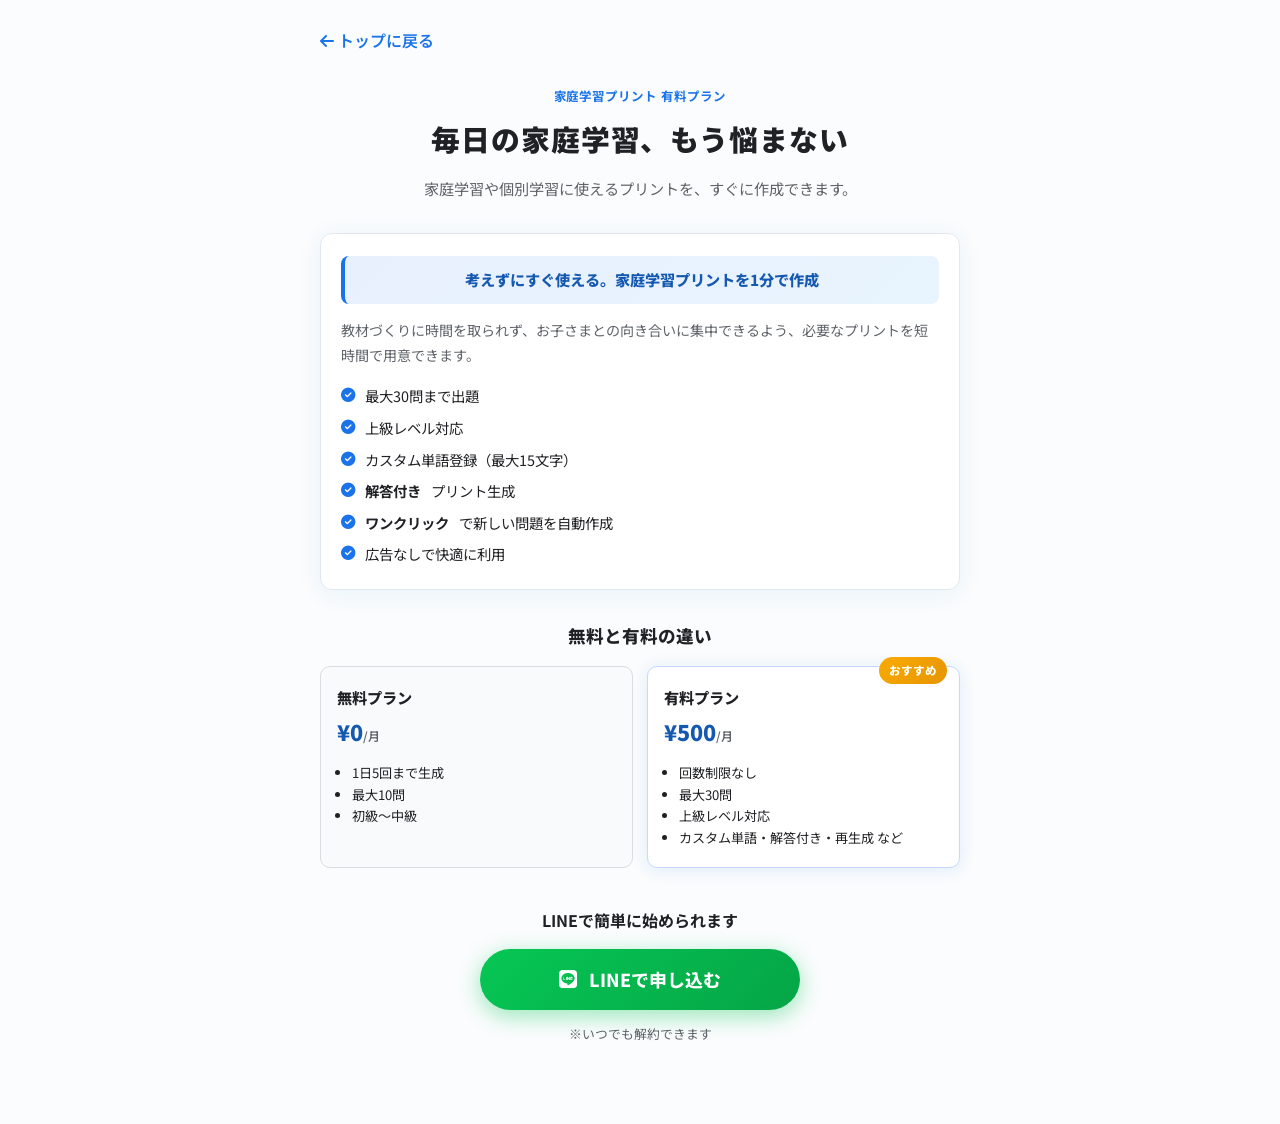
==== commit 844fdd01: "印刷とPDF修正" ====
--- a/pricing.html
+++ b/pricing.html
@@ -3,51 +3,75 @@
 <head>
   <meta charset="UTF-8" />
   <meta name="viewport" content="width=device-width, initial-scale=1.0" />
-  <title>家庭学習プリント 有料プラン｜家庭学習プリント生成</title>
-  <meta name="description" content="家庭学習プリントの有料プラン。回数制限なし・最大30問・上級レベル・解答付きなど。LINEからお申し込みいただけます。" />
+  <title>有料プラン｜毎日の家庭学習、もう悩まない｜家庭学習プリント生成</title>
+  <meta name="description" content="月額500円で回数無制限・最大30問・上級・解答付き。家庭学習プリントを1分で。LINEからかんたん申し込み。" />
   <link rel="stylesheet" href="css/style.css" />
   <link href="https://fonts.googleapis.com/css2?family=Noto+Sans+JP:wght@400;500;700;900&family=Noto+Serif+JP:wght@400;700&display=swap" rel="stylesheet" />
   <link rel="stylesheet" href="https://cdn.jsdelivr.net/npm/@fortawesome/fontawesome-free@6.4.0/css/all.min.css" />
 </head>
-<body>
-  <main class="pricing-standalone">
-    <p class="pricing-back">
+<body class="lp-pricing-page">
+
+  <main class="lp-wrap">
+    <p class="lp-back">
       <a href="index.html"><i class="fas fa-arrow-left"></i> トップに戻る</a>
     </p>
 
-    <h1>家庭学習プリント 有料プラン</h1>
+    <header class="lp-hero">
+      <p class="lp-hero-label">家庭学習プリント 有料プラン</p>
+      <h1 class="lp-hero-title">毎日の家庭学習、<br class="sp-br">もう悩まない</h1>
+      <p class="lp-hero-sub">家庭学習や個別学習に使えるプリントを、すぐに作成できます。</p>
+    </header>
 
-    <p class="pricing-lead">
-      このツールは、家庭学習や個別学習に使えるプリントを簡単に作成できます。
-    </p>
+    <section class="lp-value-card" aria-labelledby="lp-value-heading">
+      <p id="lp-value-heading" class="lp-value-lead">考えずにすぐ使える。家庭学習プリントを1分で作成</p>
+      <p class="lp-value-desc">
+        教材づくりに時間を取られず、お子さまとの向き合いに集中できるよう、必要なプリントを短時間で用意できます。
+      </p>
+      <ul class="lp-value-list">
+        <li><i class="fas fa-check-circle"></i> 最大30問まで出題</li>
+        <li><i class="fas fa-check-circle"></i> 上級レベル対応</li>
+        <li><i class="fas fa-check-circle"></i> カスタム単語登録（最大15文字）</li>
+        <li><i class="fas fa-check-circle"></i> <strong>解答付き</strong>プリント生成</li>
+        <li><i class="fas fa-check-circle"></i> <strong>ワンクリック</strong>で新しい問題を自動作成</li>
+        <li><i class="fas fa-check-circle"></i> 広告なしで快適に利用</li>
+      </ul>
+    </section>
 
-    <div class="pricing-block">
-      <h2>無料プラン</h2>
-      <ul>
-        <li>1日5回まで</li>
-        <li>最大10問</li>
-        <li>初級〜中級</li>
-      </ul>
-    </div>
+    <section class="lp-compare" aria-labelledby="lp-compare-heading">
+      <h2 id="lp-compare-heading" class="lp-section-title">無料と有料の違い</h2>
 
-    <div class="pricing-block">
-      <h2>有料プラン（月額500円）</h2>
-      <ul>
-        <li>回数制限なし</li>
-        <li>最大30問</li>
-        <li>上級レベル対応</li>
-        <li>カスタム単語登録</li>
-        <li>解答付きプリント生成</li>
-        <li>ワンクリック再生成</li>
-        <li>広告なし</li>
-      </ul>
-    </div>
+      <div class="lp-compare-grid">
+        <div class="lp-compare-card lp-compare-card--free">
+          <h3 class="lp-compare-name">無料プラン</h3>
+          <p class="lp-compare-price">¥0<span>/月</span></p>
+          <ul>
+            <li>1日5回まで生成</li>
+            <li>最大10問</li>
+            <li>初級〜中級</li>
+          </ul>
+        </div>
+        <div class="lp-compare-card lp-compare-card--pro">
+          <span class="lp-compare-badge">おすすめ</span>
+          <h3 class="lp-compare-name">有料プラン</h3>
+          <p class="lp-compare-price">¥500<span>/月</span></p>
+          <ul>
+            <li>回数制限なし</li>
+            <li>最大30問</li>
+            <li>上級レベル対応</li>
+            <li>カスタム単語・解答付き・再生成 など</li>
+          </ul>
+        </div>
+      </div>
+    </section>
 
-    <p>
-      <a class="pricing-line-btn" href="https://lin.ee/QrdTzUH" target="_blank" rel="noopener noreferrer">
+    <section class="lp-cta" aria-label="お申し込み">
+      <p class="lp-cta-lead">LINEで簡単に始められます</p>
+      <a class="lp-line-btn" href="https://lin.ee/QrdTzUH" target="_blank" rel="noopener noreferrer">
         <i class="fab fa-line"></i> LINEで申し込む
       </a>
-    </p>
+      <p class="lp-cta-note">※いつでも解約できます</p>
+    </section>
   </main>
+
 </body>
 </html>
--- a/css/style.css
+++ b/css/style.css
@@ -609,10 +609,18 @@
 }
 .print-title-block .print-category { font-size: .78rem; color: var(--primary); font-weight: 700; letter-spacing: .06em; margin-bottom: 4px; }
 .print-title-block .print-title { font-size: 1.6rem; font-weight: 900; color: var(--text); letter-spacing: .04em; }
-.print-info-block { display: flex; flex-direction: column; gap: 8px; align-items: flex-end; }
-.print-info-row { display: flex; align-items: center; gap: 6px; font-size: .85rem; }
+.print-info-block { display: flex; flex-direction: column; gap: 10px; align-items: flex-end; }
+.print-info-row { display: flex; align-items: center; gap: 8px; font-size: .85rem; }
 .info-label { color: var(--text-sub); font-weight: 500; }
-.info-line { border-bottom: 1.5px solid #999; width: 120px; height: 18px; }
+.info-line {
+  border-bottom: 1.5px solid #999;
+  width: 180px;
+  min-width: 160px;
+  min-height: 24px;
+  height: 24px;
+  display: inline-block;
+  vertical-align: bottom;
+}
 .print-instruction {
   background: var(--primary-light); border-left: 4px solid var(--primary);
   border-radius: 0 var(--radius-sm) var(--radius-sm) 0;
@@ -1059,6 +1067,209 @@
   outline: 3px solid var(--primary-soft);
   outline-offset: 3px;
 }
+
+/* ── 有料プラン LP（pricing.html） ── */
+body.lp-pricing-page {
+  margin: 0;
+  background: #fafcfd;
+  font-family: var(--font);
+  color: var(--text);
+  min-height: 100vh;
+}
+.lp-wrap {
+  max-width: 680px;
+  margin: 0 auto;
+  padding: 28px 20px 64px;
+  box-sizing: border-box;
+}
+.lp-back { margin-bottom: 20px; }
+.lp-back a {
+  color: var(--primary);
+  font-weight: 600;
+  text-decoration: none;
+}
+.lp-back a:hover { text-decoration: underline; }
+.lp-hero {
+  text-align: center;
+  padding: 8px 0 4px;
+}
+.lp-hero-label {
+  display: inline-block;
+  font-size: .78rem;
+  font-weight: 700;
+  color: var(--primary);
+  letter-spacing: .08em;
+  margin-bottom: 12px;
+}
+.lp-hero-title {
+  font-size: clamp(1.35rem, 4.2vw, 1.8rem);
+  font-weight: 900;
+  line-height: 1.4;
+  margin: 0 0 16px;
+  letter-spacing: .03em;
+}
+.lp-hero-sub {
+  font-size: .95rem;
+  line-height: 1.75;
+  color: var(--text-sub);
+  margin: 0;
+}
+.lp-value-card {
+  background: #fff;
+  border: 1px solid #e3e8ef;
+  border-radius: 12px;
+  padding: 22px 20px 24px;
+  margin: 28px 0;
+  box-shadow: 0 4px 24px rgba(26, 115, 232, 0.07);
+}
+.lp-value-lead {
+  font-size: .95rem;
+  font-weight: 800;
+  color: var(--primary-dark);
+  text-align: center;
+  margin: 0 0 14px;
+  padding: 12px 14px;
+  background: linear-gradient(135deg, var(--primary-light) 0%, #e8f4fe 100%);
+  border-radius: 8px;
+  border-left: 4px solid var(--primary);
+  line-height: 1.55;
+}
+.lp-value-desc {
+  font-size: .88rem;
+  line-height: 1.75;
+  color: var(--text-sub);
+  margin: 0 0 18px;
+}
+.lp-value-list {
+  list-style: none;
+  margin: 0;
+  padding: 0;
+  display: flex;
+  flex-direction: column;
+  gap: 10px;
+}
+.lp-value-list li {
+  display: flex;
+  align-items: flex-start;
+  gap: 10px;
+  font-size: .9rem;
+  line-height: 1.5;
+}
+.lp-value-list i {
+  color: var(--primary);
+  margin-top: 3px;
+  flex-shrink: 0;
+}
+.lp-section-title {
+  font-size: 1.1rem;
+  font-weight: 800;
+  text-align: center;
+  margin: 0 0 16px;
+  color: var(--text);
+}
+.lp-compare { margin: 32px 0 8px; }
+.lp-compare-grid {
+  display: grid;
+  grid-template-columns: 1fr 1fr;
+  gap: 14px;
+}
+.lp-compare-card {
+  border-radius: 10px;
+  padding: 18px 16px;
+  border: 1px solid var(--border);
+  background: #fff;
+  position: relative;
+}
+.lp-compare-card--free { background: #f9fafb; }
+.lp-compare-card--pro {
+  border-color: var(--primary-soft);
+  box-shadow: 0 2px 16px rgba(26, 115, 232, 0.12);
+}
+.lp-compare-badge {
+  position: absolute;
+  top: -10px;
+  right: 12px;
+  background: linear-gradient(135deg, var(--gold) 0%, #e69500 100%);
+  color: #fff;
+  font-size: .72rem;
+  font-weight: 800;
+  padding: 4px 10px;
+  border-radius: 999px;
+}
+.lp-compare-name {
+  font-size: .95rem;
+  margin: 0 0 6px;
+  font-weight: 800;
+}
+.lp-compare-price {
+  font-size: 1.35rem;
+  font-weight: 900;
+  color: var(--primary-dark);
+  margin: 0 0 12px;
+}
+.lp-compare-price span {
+  font-size: .75rem;
+  font-weight: 600;
+  color: var(--text-sub);
+}
+.lp-compare-card ul {
+  margin: 0;
+  padding-left: 1.15em;
+  font-size: .82rem;
+  line-height: 1.65;
+  color: var(--text);
+}
+.lp-cta {
+  text-align: center;
+  padding: 32px 12px 16px;
+  margin-top: 8px;
+}
+.lp-cta-lead {
+  font-size: 1rem;
+  font-weight: 700;
+  color: var(--text);
+  margin: 0 0 16px;
+}
+.lp-line-btn {
+  display: inline-flex;
+  align-items: center;
+  justify-content: center;
+  gap: 12px;
+  min-width: min(320px, 100%);
+  padding: 16px 36px;
+  background: linear-gradient(135deg, #06c755 0%, #05a546 100%);
+  color: #fff !important;
+  border: none;
+  border-radius: 50px;
+  font-family: var(--font);
+  font-size: 1.12rem;
+  font-weight: 800;
+  cursor: pointer;
+  text-decoration: none;
+  box-shadow: 0 6px 22px rgba(6, 199, 85, 0.4);
+  transition: transform .2s, box-shadow .2s;
+}
+.lp-line-btn:hover {
+  transform: translateY(-2px);
+  box-shadow: 0 10px 28px rgba(6, 199, 85, 0.48);
+  color: #fff;
+}
+.lp-line-btn:focus-visible {
+  outline: 3px solid var(--primary-soft);
+  outline-offset: 3px;
+}
+.lp-cta-note {
+  font-size: .8rem;
+  color: var(--text-sub);
+  margin: 14px 0 0;
+}
+@media (max-width: 560px) {
+  .lp-compare-grid { grid-template-columns: 1fr; }
+}
+@media (min-width: 561px) {
+  br.sp-br { display: none; }
+}
+
 .plan-btn {
   width: 100%; padding: 12px; border: none; border-radius: 50px;
   font-family: var(--font); font-size: .95rem; font-weight: 700; cursor: pointer; transition: all .2s;
@@ -1334,14 +1545,14 @@
     min-height: 0 !important;
   }
 
-  /* ── ⑥ 問題カード：改ページ制御（カード間は margin-bottom のみ）。余白を詰めて枚数削減 */
+  /* ── ⑥ 問題カード：改ページ制御（6問1ページを狙うためごく僅かに詰める） */
   .question-card {
     display: block !important;
     break-inside: avoid !important;
     page-break-inside: avoid !important;
     -webkit-column-break-inside: avoid !important;
     border: 1.5pt solid #dadce0 !important;
-    padding: 3pt 5pt !important;
+    padding: 2.5pt 5pt !important;
     margin-bottom: 1.5mm !important;
   }
 
@@ -1470,6 +1681,19 @@
     border-bottom: 2pt solid #1a73e8 !important;
     margin-bottom: 1mm !important;
     padding-bottom: 1mm !important;
+  }
+  .print-info-block {
+    gap: 9pt !important;
+  }
+  .print-info-row {
+    gap: 8pt !important;
+  }
+  .info-line {
+    width: 52mm !important;
+    min-width: 48mm !important;
+    min-height: 7mm !important;
+    height: 7mm !important;
+    border-bottom: 1.5pt solid #999 !important;
   }
 
   /* ── ⑬ プリントフッター ── */
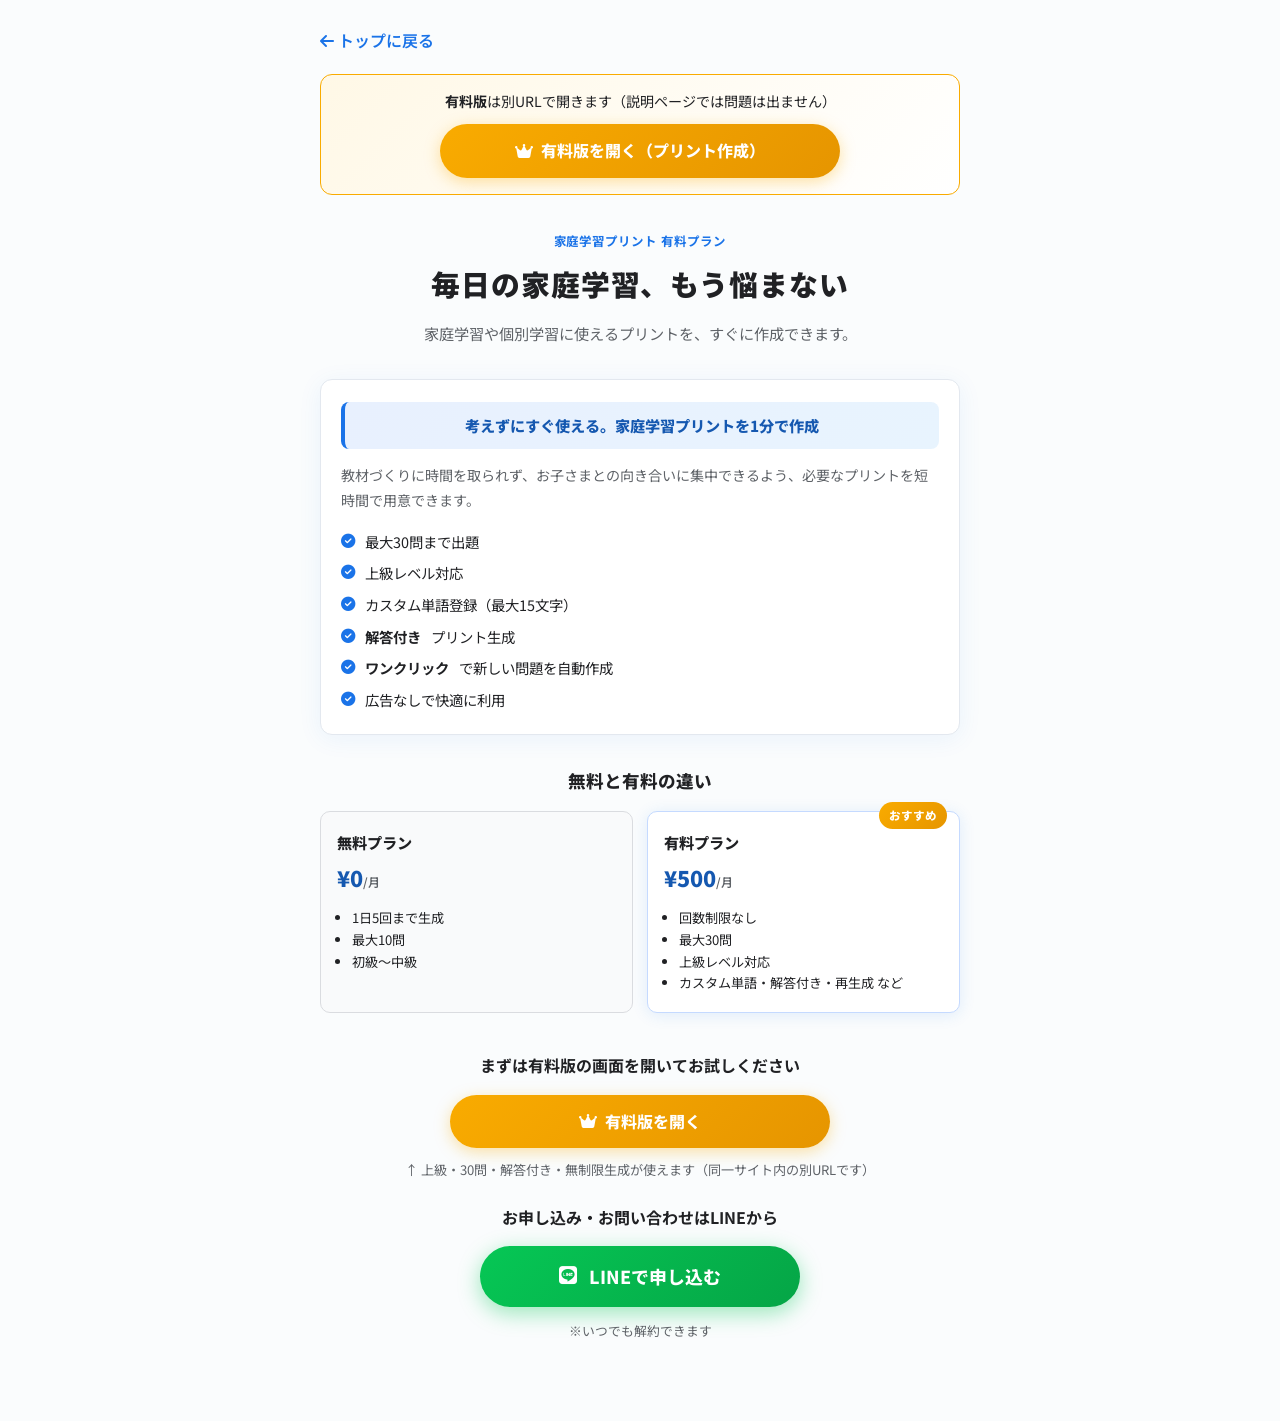
==== commit 10e073be: "印刷とPDF修正" ====
--- a/pricing.html
+++ b/pricing.html
@@ -15,6 +15,13 @@
     <p class="lp-back">
       <a href="index.html"><i class="fas fa-arrow-left"></i> トップに戻る</a>
     </p>
+
+    <div class="lp-pro-cta-bar">
+      <p class="lp-pro-cta-text"><strong>有料版</strong>は別URLで開きます（説明ページでは問題は出ません）</p>
+      <a class="lp-pro-open-btn" href="index.html?plan=pro">
+        <i class="fas fa-crown"></i> 有料版を開く（プリント作成）
+      </a>
+    </div>
 
     <header class="lp-hero">
       <p class="lp-hero-label">家庭学習プリント 有料プラン</p>
@@ -65,7 +72,12 @@
     </section>
 
     <section class="lp-cta" aria-label="お申し込み">
-      <p class="lp-cta-lead">LINEで簡単に始められます</p>
+      <p class="lp-cta-lead">まずは有料版の画面を開いてお試しください</p>
+      <a class="lp-pro-open-btn lp-pro-open-btn--large" href="index.html?plan=pro">
+        <i class="fas fa-crown"></i> 有料版を開く
+      </a>
+      <p class="lp-cta-sub">↑ 上級・30問・解答付き・無制限生成が使えます（同一サイト内の別URLです）</p>
+      <p class="lp-cta-lead lp-cta-lead--line">お申し込み・お問い合わせはLINEから</p>
       <a class="lp-line-btn" href="https://lin.ee/QrdTzUH" target="_blank" rel="noopener noreferrer">
         <i class="fab fa-line"></i> LINEで申し込む
       </a>
--- a/css/style.css
+++ b/css/style.css
@@ -100,6 +100,14 @@
   outline: 3px solid rgba(255,255,255,.85);
   outline-offset: 2px;
 }
+.nav-link--pro {
+  font-weight: 700;
+  color: rgba(255, 255, 255, 0.95);
+}
+.nav-link--sub {
+  font-size: 0.8rem;
+  opacity: 0.92;
+}
 .nav-btn-premium {
   background: linear-gradient(135deg, var(--gold) 0%, #e69500 100%);
   color: #fff;
@@ -790,6 +798,36 @@
   outline-offset: 3px;
 }
 .plan-cta-note { font-size: .78rem; opacity: .75; text-align: center; }
+.plan-cta-buttons {
+  display: flex;
+  flex-direction: column;
+  gap: 10px;
+  width: 100%;
+  max-width: 360px;
+  align-items: stretch;
+}
+.plan-cta-btn--secondary {
+  background: rgba(255, 255, 255, 0.12);
+  border: 2px solid rgba(255, 255, 255, 0.9);
+  color: #fff;
+  box-shadow: none;
+}
+.plan-cta-btn--secondary:hover {
+  background: rgba(255, 255, 255, 0.22);
+  box-shadow: 0 4px 16px rgba(0, 0, 0, 0.12);
+}
+.plan-cta-btn--ghost {
+  background: transparent;
+  border: 2px solid rgba(255, 255, 255, 0.4);
+  color: rgba(255, 255, 255, 0.95);
+  box-shadow: none;
+  padding: 10px 20px;
+  font-size: 0.88rem;
+  font-weight: 600;
+}
+.plan-cta-btn--ghost:hover {
+  background: rgba(255, 255, 255, 0.08);
+}
 
 /* ============================================
    FAQセクション
@@ -849,6 +887,17 @@
   outline: 2px solid var(--white);
   outline-offset: 3px;
   border-radius: 4px;
+}
+.footer-link-pro {
+  font-weight: 700;
+  color: rgba(255, 255, 255, 0.88) !important;
+  border: 1px solid rgba(255, 255, 255, 0.28);
+  border-radius: 8px;
+  padding: 6px 12px !important;
+}
+.footer-link-pro:hover {
+  color: var(--gold) !important;
+  border-color: rgba(249, 171, 0, 0.55);
 }
 .footer-copy { font-size: .75rem; opacity: .5; }
 
@@ -1089,6 +1138,55 @@
   text-decoration: none;
 }
 .lp-back a:hover { text-decoration: underline; }
+.lp-pro-cta-bar {
+  background: linear-gradient(135deg, #fff8e6 0%, #fff 100%);
+  border: 1px solid var(--gold);
+  border-radius: 12px;
+  padding: 16px 18px;
+  margin-bottom: 24px;
+  text-align: center;
+}
+.lp-pro-cta-text {
+  font-size: 0.88rem;
+  color: var(--text);
+  margin: 0 0 12px;
+  line-height: 1.55;
+}
+.lp-pro-open-btn {
+  display: inline-flex;
+  align-items: center;
+  justify-content: center;
+  gap: 8px;
+  width: 100%;
+  max-width: 400px;
+  padding: 14px 20px;
+  background: linear-gradient(135deg, var(--gold) 0%, #e69500 100%);
+  color: #fff !important;
+  font-weight: 800;
+  font-size: 1rem;
+  border-radius: 50px;
+  text-decoration: none;
+  box-shadow: 0 4px 16px rgba(249, 171, 0, 0.35);
+  transition: transform 0.2s, box-shadow 0.2s;
+}
+.lp-pro-open-btn:hover {
+  transform: translateY(-2px);
+  box-shadow: 0 8px 22px rgba(249, 171, 0, 0.45);
+  color: #fff;
+}
+.lp-pro-open-btn--large {
+  max-width: 380px;
+  margin-bottom: 12px;
+}
+.lp-cta-sub {
+  font-size: 0.82rem;
+  color: var(--text-sub);
+  margin: 0 0 24px;
+  line-height: 1.55;
+}
+.lp-cta-lead--line {
+  margin-top: 12px;
+}
 .lp-hero {
   text-align: center;
   padding: 8px 0 4px;
@@ -1295,6 +1393,35 @@
   border-top: 1px solid var(--border);
   flex-shrink: 0;             /* 圧縮させない */
   background: var(--white);
+}
+.modal-footer--plan {
+  flex-wrap: wrap;
+  align-items: stretch;
+}
+.modal-pro-app-btn {
+  flex: 1;
+  min-width: 140px;
+  padding: 12px 14px;
+  border: none;
+  border-radius: 50px;
+  background: linear-gradient(135deg, var(--gold) 0%, #e69500 100%);
+  color: #fff;
+  font-family: var(--font);
+  font-size: 0.95rem;
+  font-weight: 800;
+  cursor: pointer;
+  display: inline-flex;
+  align-items: center;
+  justify-content: center;
+  gap: 8px;
+  box-shadow: 0 2px 12px rgba(249, 171, 0, 0.35);
+}
+.modal-pro-app-btn:hover {
+  filter: brightness(1.05);
+}
+.modal-pro-app-btn:focus-visible {
+  outline: 3px solid var(--primary);
+  outline-offset: 2px;
 }
 .modal-close-btn {
   flex: 1; padding: 12px; border: 2px solid var(--border); border-radius: 50px;
@@ -1355,7 +1482,9 @@
   .modal-header { padding: 16px 16px 12px; }
   .modal-body { padding: 16px; }
   .modal-footer { padding: 12px 16px; flex-direction: column; }
-  .modal-detail-btn, .modal-close-btn { flex: none; width: 100%; }
+  .modal-detail-btn,
+  .modal-close-btn,
+  .modal-pro-app-btn { flex: none; width: 100%; min-width: 0; }
   .faq-q { font-size: .9rem; padding: 14px 16px; }
   .faq-a { padding: 0 16px 14px 36px; }
 
@@ -1803,6 +1932,32 @@
   opacity: 1 !important;
 }
 
+/* スマホ html2canvas→PDF のみ（savePdfViaHtml2Canvas 中に body に pdf-mobile-capture）。
+   十字線はラスタ化でにじむため無効化し、外枠＋白地のみ。PC の @media print は変更しない。 */
+body.pdf-mobile-capture .print-page {
+  width: 186mm !important;
+  min-width: 186mm !important;
+  max-width: none !important;
+  box-sizing: border-box !important;
+}
+body.pdf-mobile-capture .write-box,
+body.pdf-mobile-capture .write-box-tight,
+body.pdf-mobile-capture .hira-write {
+  box-sizing: border-box !important;
+  border-width: 2px !important;
+  border-style: solid !important;
+  border-color: #94a3b8 !important;
+  background: #ffffff !important;
+  -webkit-print-color-adjust: exact !important;
+  print-color-adjust: exact !important;
+}
+body.pdf-mobile-capture .write-box::after,
+body.pdf-mobile-capture .hira-write::after {
+  content: none !important;
+  display: none !important;
+  background: none !important;
+}
+
 /* savePDF() が組み立てる一時ページ（画面外DOM）。画面表示には使わない */
 .a4-sheet.pdf-export-surface {
   height: auto !important;
@@ -1816,3 +1971,214 @@
 .a4-sheet.pdf-export-surface .print-footer {
   margin-top: 8px !important;
 }
+
+/* ============================================
+   プラン表示・無料案内・LINE案内モーダル
+   ============================================ */
+.plan-badge {
+  font-size: 0.7rem;
+  font-weight: 700;
+  padding: 4px 10px;
+  border-radius: 999px;
+  margin-left: 8px;
+  white-space: nowrap;
+}
+.plan-badge--free {
+  background: rgba(255, 255, 255, 0.25);
+  border: 1px solid rgba(255, 255, 255, 0.45);
+}
+.plan-badge--pro {
+  background: var(--gold-soft);
+  color: var(--gold-dark);
+  border: 1px solid var(--gold);
+}
+.plan-pro .free-plan-notice {
+  display: none !important;
+}
+.free-plan-notice {
+  font-size: 0.88rem;
+  color: var(--text-sub);
+  text-align: center;
+  margin: 8px auto 16px;
+  padding: 10px 14px;
+  background: var(--primary-light);
+  border-radius: var(--radius-sm);
+  max-width: 560px;
+}
+.plan-modal-context {
+  background: var(--gold-soft);
+  border: 1px solid var(--gold);
+  border-radius: var(--radius-sm);
+  padding: 10px 14px;
+  margin-bottom: 16px;
+  font-size: 0.9rem;
+  color: var(--gold-dark);
+  line-height: 1.5;
+}
+.plan-modal-context[hidden] {
+  display: none !important;
+}
+.plan-pitch-title {
+  font-size: 1.1rem;
+  font-weight: 800;
+  margin-bottom: 12px;
+  color: var(--text);
+}
+.plan-pitch-list {
+  margin: 0 0 16px 1.15em;
+  padding: 0;
+  line-height: 1.65;
+  font-size: 0.92rem;
+}
+.plan-pitch-line {
+  font-size: 0.88rem;
+  color: var(--text-sub);
+  margin-bottom: 10px;
+  text-align: center;
+}
+.plan-line-btn {
+  display: flex;
+  align-items: center;
+  justify-content: center;
+  gap: 8px;
+  width: 100%;
+  max-width: 380px;
+  margin: 0 auto 12px;
+  padding: 12px 18px;
+  background: #06c755;
+  color: #fff;
+  border: none;
+  border-radius: 10px;
+  font-size: 0.95rem;
+  font-weight: 700;
+  cursor: pointer;
+  font-family: inherit;
+}
+.plan-line-btn:hover {
+  filter: brightness(1.05);
+}
+.plan-line-btn--ghost {
+  background: #fff;
+  color: #06c755;
+  border: 2px solid #06c755;
+}
+.modal-note--soft {
+  font-size: 0.82rem;
+  color: var(--text-sub);
+  text-align: center;
+  margin-top: 8px;
+}
+.modal-note--soft a {
+  color: var(--primary);
+}
+.plan-active-lead {
+  font-size: 0.95rem;
+  margin-bottom: 12px;
+  color: var(--text);
+  line-height: 1.55;
+}
+.plan-active-lead code {
+  font-size: 0.85em;
+  background: var(--bg);
+  padding: 2px 6px;
+  border-radius: 4px;
+}
+.settings-row--answer {
+  margin-top: 8px;
+}
+.setting-label--checkbox {
+  display: flex;
+  align-items: flex-start;
+  gap: 10px;
+  font-weight: 600;
+  cursor: pointer;
+  line-height: 1.45;
+}
+.setting-checkbox {
+  margin-top: 4px;
+  flex-shrink: 0;
+  width: 18px;
+  height: 18px;
+}
+.one-click-row {
+  margin-top: 14px;
+  padding-top: 14px;
+  border-top: 1px dashed var(--border);
+  text-align: center;
+}
+.one-click-btn {
+  width: 100%;
+  max-width: 400px;
+  padding: 12px 18px;
+  border-radius: 10px;
+  border: 2px solid var(--primary);
+  background: var(--white);
+  color: var(--primary-dark);
+  font-weight: 700;
+  font-size: 0.95rem;
+  cursor: pointer;
+  font-family: inherit;
+  display: inline-flex;
+  align-items: center;
+  justify-content: center;
+  gap: 8px;
+}
+.one-click-btn:hover {
+  background: var(--primary-light);
+}
+.one-click-hint {
+  font-size: 0.8rem;
+  color: var(--text-sub);
+  margin-top: 8px;
+}
+.answer-sheet {
+  padding: 8px 0 16px;
+}
+.answer-sheet-title {
+  font-size: 1.1rem;
+  font-weight: 800;
+  margin-bottom: 14px;
+  color: var(--text);
+}
+.answer-sheet-list {
+  list-style: none;
+  margin: 0;
+  padding: 0;
+  display: flex;
+  flex-direction: column;
+  gap: 8px;
+}
+.answer-sheet-item {
+  font-size: 0.95rem;
+  line-height: 1.5;
+  padding: 8px 10px;
+  background: #fafafa;
+  border-radius: 8px;
+  border: 1px solid var(--border);
+}
+.answer-sheet-qnum {
+  display: inline-block;
+  min-width: 1.8em;
+  font-weight: 800;
+  color: var(--primary);
+}
+@media (max-width: 640px) {
+  .header-inner {
+    height: auto;
+    min-height: 56px;
+    padding: 10px 16px;
+    flex-wrap: wrap;
+  }
+  .header-logo {
+    flex-wrap: wrap;
+    row-gap: 6px;
+  }
+  .plan-badge {
+    margin-left: 0;
+    font-size: 0.65rem;
+  }
+  .modal-box {
+    max-height: 92vh;
+    margin: 8px;
+  }
+}
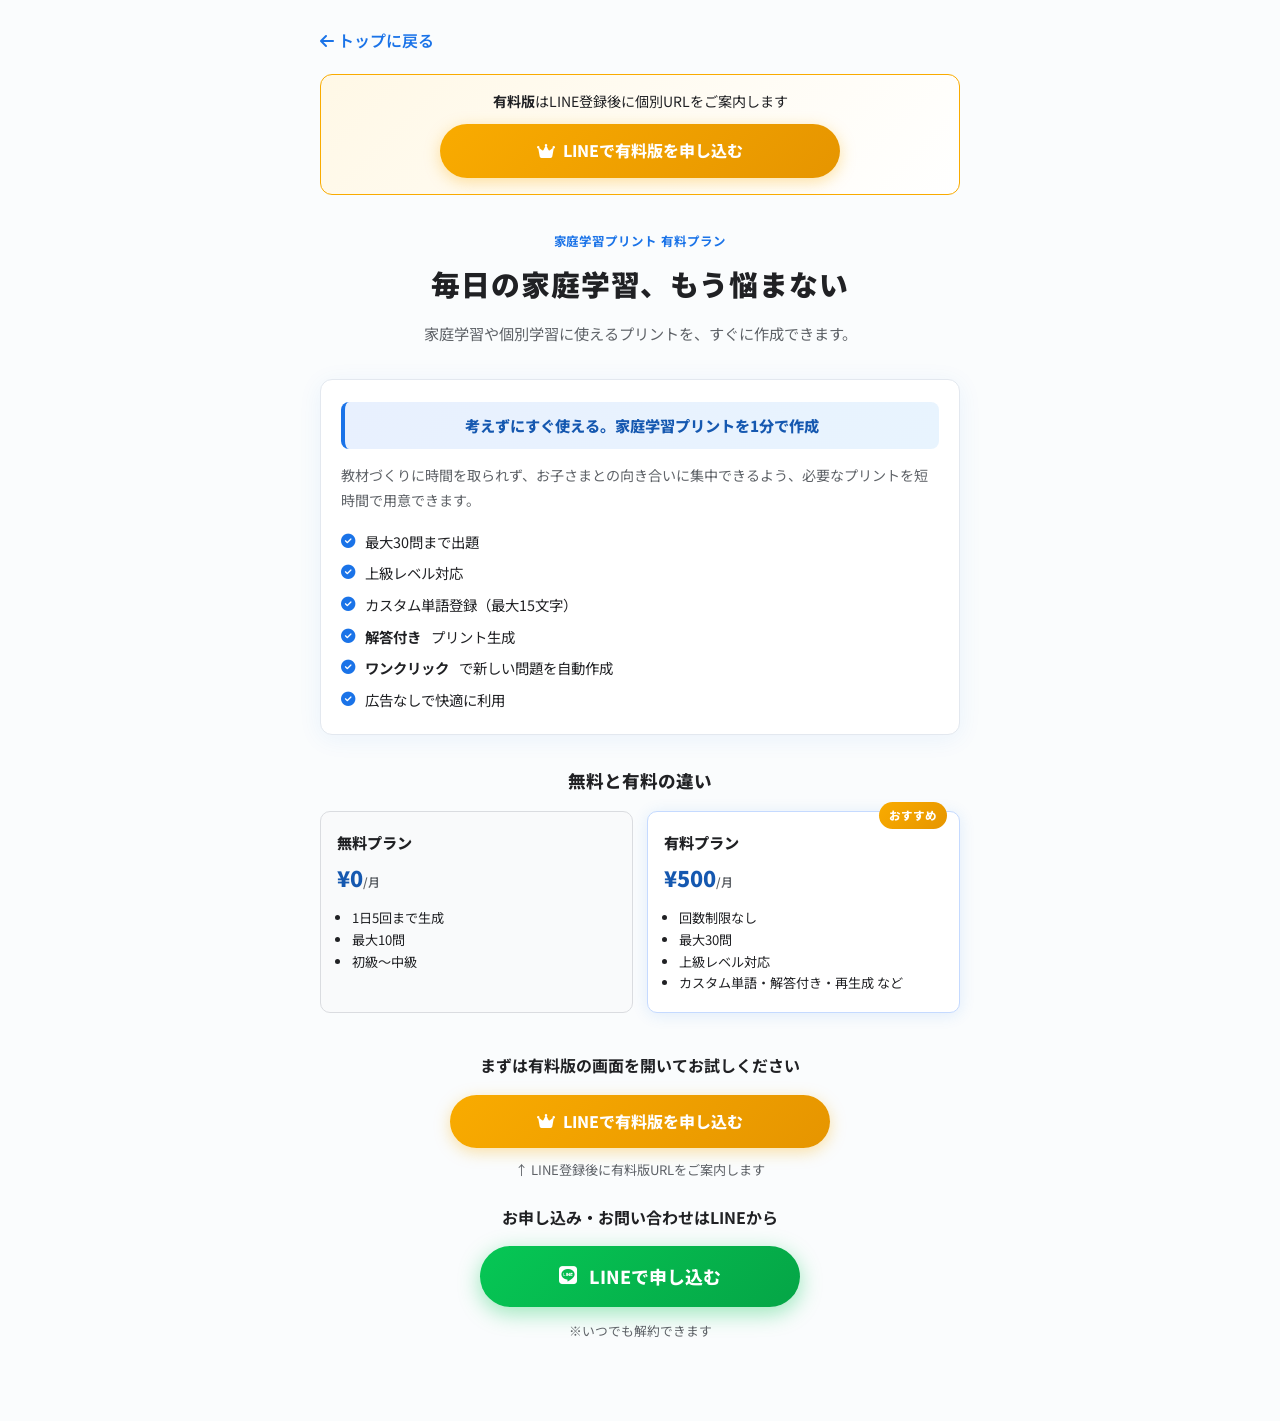
==== commit e1935f5b: "印刷とPDF修正" ====
--- a/pricing.html
+++ b/pricing.html
@@ -17,9 +17,9 @@
     </p>
 
     <div class="lp-pro-cta-bar">
-      <p class="lp-pro-cta-text"><strong>有料版</strong>は別URLで開きます（説明ページでは問題は出ません）</p>
-      <a class="lp-pro-open-btn" href="index.html?plan=pro">
-        <i class="fas fa-crown"></i> 有料版を開く（プリント作成）
+      <p class="lp-pro-cta-text"><strong>有料版</strong>はLINE登録後に個別URLをご案内します</p>
+      <a class="lp-pro-open-btn" href="https://lin.ee/QrdTzUH" target="_blank" rel="noopener noreferrer">
+        <i class="fas fa-crown"></i> LINEで有料版を申し込む
       </a>
     </div>
 
@@ -73,10 +73,10 @@
 
     <section class="lp-cta" aria-label="お申し込み">
       <p class="lp-cta-lead">まずは有料版の画面を開いてお試しください</p>
-      <a class="lp-pro-open-btn lp-pro-open-btn--large" href="index.html?plan=pro">
-        <i class="fas fa-crown"></i> 有料版を開く
+      <a class="lp-pro-open-btn lp-pro-open-btn--large" href="https://lin.ee/QrdTzUH" target="_blank" rel="noopener noreferrer">
+        <i class="fas fa-crown"></i> LINEで有料版を申し込む
       </a>
-      <p class="lp-cta-sub">↑ 上級・30問・解答付き・無制限生成が使えます（同一サイト内の別URLです）</p>
+      <p class="lp-cta-sub">↑ LINE登録後に有料版URLをご案内します</p>
       <p class="lp-cta-lead lp-cta-lead--line">お申し込み・お問い合わせはLINEから</p>
       <a class="lp-line-btn" href="https://lin.ee/QrdTzUH" target="_blank" rel="noopener noreferrer">
         <i class="fab fa-line"></i> LINEで申し込む
--- a/css/style.css
+++ b/css/style.css
@@ -441,6 +441,47 @@
 .option-label { font-size: 1rem; font-weight: 700; color: var(--text); }
 .option-desc  { font-size: .76rem; color: var(--text-sub); }
 
+.option-grid--four {
+  grid-template-columns: repeat(2, 1fr);
+}
+@media (min-width: 720px) {
+  .option-grid--four {
+    grid-template-columns: repeat(4, 1fr);
+  }
+}
+.option-grid--custom-mode {
+  grid-template-columns: repeat(2, 1fr);
+}
+.content-btn--custom {
+  position: relative;
+  padding-top: 26px;
+}
+.option-pro-badge {
+  position: absolute;
+  top: 10px;
+  right: 10px;
+  font-size: 0.62rem;
+  font-weight: 800;
+  color: #fff;
+  background: linear-gradient(135deg, var(--gold) 0%, #e69500 100%);
+  padding: 2px 7px;
+  border-radius: 4px;
+  letter-spacing: 0.06em;
+  line-height: 1.2;
+}
+body.plan-free .content-btn--custom:not(.active) {
+  opacity: 0.9;
+}
+.content-btn--custom.content-btn--locked:not(.active) {
+  border-style: dashed;
+  border-color: rgba(249, 171, 0, 0.5);
+}
+.content-btn--custom.active .option-pro-badge {
+  background: #fff;
+  color: #c77800;
+  border: 1px solid var(--gold);
+}
+
 .settings-row {
   display: grid;
   grid-template-columns: repeat(3, 1fr);
@@ -478,9 +519,90 @@
   grid-template-columns: 1fr;
   padding-top: 0;
 }
+.settings-row--katakana {
+  grid-template-columns: 1fr;
+  padding-top: 0;
+}
+.settings-row--kana-mode {
+  grid-template-columns: 1fr;
+  padding-top: 0;
+}
+.settings-row--katakana .setting-item--full {
+  flex-direction: column;
+  align-items: flex-start;
+  gap: 6px;
+}
+.settings-row--kana-mode .setting-item--full {
+  flex-direction: column;
+  align-items: flex-start;
+  gap: 6px;
+}
 .settings-row--custom .setting-item--full {
   flex-direction: column;
   align-items: stretch;
+}
+.custom-words-list {
+  display: flex;
+  flex-direction: column;
+  gap: 16px;
+  width: 100%;
+}
+.custom-word-row {
+  display: flex;
+  flex-direction: column;
+  align-items: stretch;
+  gap: 10px;
+  padding: 14px 14px 12px;
+  border: 1px solid var(--border);
+  border-radius: var(--radius);
+  background: #fafbfd;
+  box-sizing: border-box;
+}
+.custom-word-row .custom-word-input {
+  flex: 1;
+  width: 100%;
+  max-width: none;
+  min-height: 48px;
+  font-size: 1.05rem;
+}
+.custom-add-btn,
+.custom-remove-btn {
+  border: 1px solid var(--border);
+  background: #fff;
+  border-radius: 10px;
+  color: var(--text);
+  font-family: var(--font);
+  font-size: 0.86rem;
+  font-weight: 700;
+  cursor: pointer;
+  padding: 9px 12px;
+}
+.custom-remove-btn {
+  background: #fff5f5;
+  border-color: #f1b5b5;
+  color: #b33a3a;
+  min-height: 44px;
+}
+.custom-add-btn {
+  margin-top: 6px;
+  width: 100%;
+  min-height: 48px;
+  font-size: 1rem;
+  align-self: stretch;
+  justify-content: center;
+  display: inline-flex;
+  align-items: center;
+  gap: 8px;
+}
+.custom-add-btn:hover,
+.custom-remove-btn:hover {
+  border-color: var(--primary);
+  color: var(--primary);
+  background: #fff;
+}
+.custom-add-btn:disabled {
+  opacity: 0.5;
+  cursor: not-allowed;
 }
 .setting-item--full {
   max-width: 100%;
@@ -541,6 +663,14 @@
   margin: 0 0 4px;
   text-align: center;
   line-height: 1.45;
+}
+.generate-katakana-note {
+  font-size: 0.82rem;
+  color: var(--text-sub);
+  margin: 0;
+  text-align: center;
+  line-height: 1.55;
+  max-width: 420px;
 }
 .generate-note {
   font-size: .82rem;
@@ -1464,13 +1594,24 @@
 @media (max-width: 600px) {
   .header-nav .nav-link { display: none; }
   .option-grid { grid-template-columns: repeat(2,1fr); gap: 8px; padding: 14px 12px; }
+  .option-grid.option-grid--four { grid-template-columns: repeat(2, 1fr); }
+  .option-grid.option-grid--custom-mode { grid-template-columns: repeat(2, 1fr); }
+  .custom-remove-btn { width: 100%; }
   .option-btn { padding: 14px 6px; }
   .option-icon { font-size: 1.6rem; }
   .option-label { font-size: .85rem; }
   .option-desc  { font-size: .68rem; }
   .settings-row { grid-template-columns: 1fr; padding: 14px 16px; }
-  .settings-row .setting-item { flex-direction: row; align-items: center; justify-content: space-between; }
-  .setting-select { width: 130px; }
+  .settings-row .setting-item { flex-direction: column; align-items: stretch; justify-content: flex-start; }
+  .setting-select { width: 100%; }
+  .settings-row--katakana .setting-item--full,
+  .settings-row--kana-mode .setting-item--full,
+  .settings-row--answer .setting-item--full { gap: 8px; }
+  .settings-row--katakana .setting-label--checkbox,
+  .settings-row--answer .setting-label--checkbox { width: 100%; align-items: flex-start; }
+  .settings-row--katakana .setting-hint,
+  .settings-row--kana-mode .setting-hint,
+  .settings-row--answer .setting-hint { margin-top: 2px; }
   .generate-btn { padding: 16px 32px; font-size: 1rem; }
   .preview-controls { flex-direction: column; align-items: stretch; }
   .preview-actions { justify-content: center; }
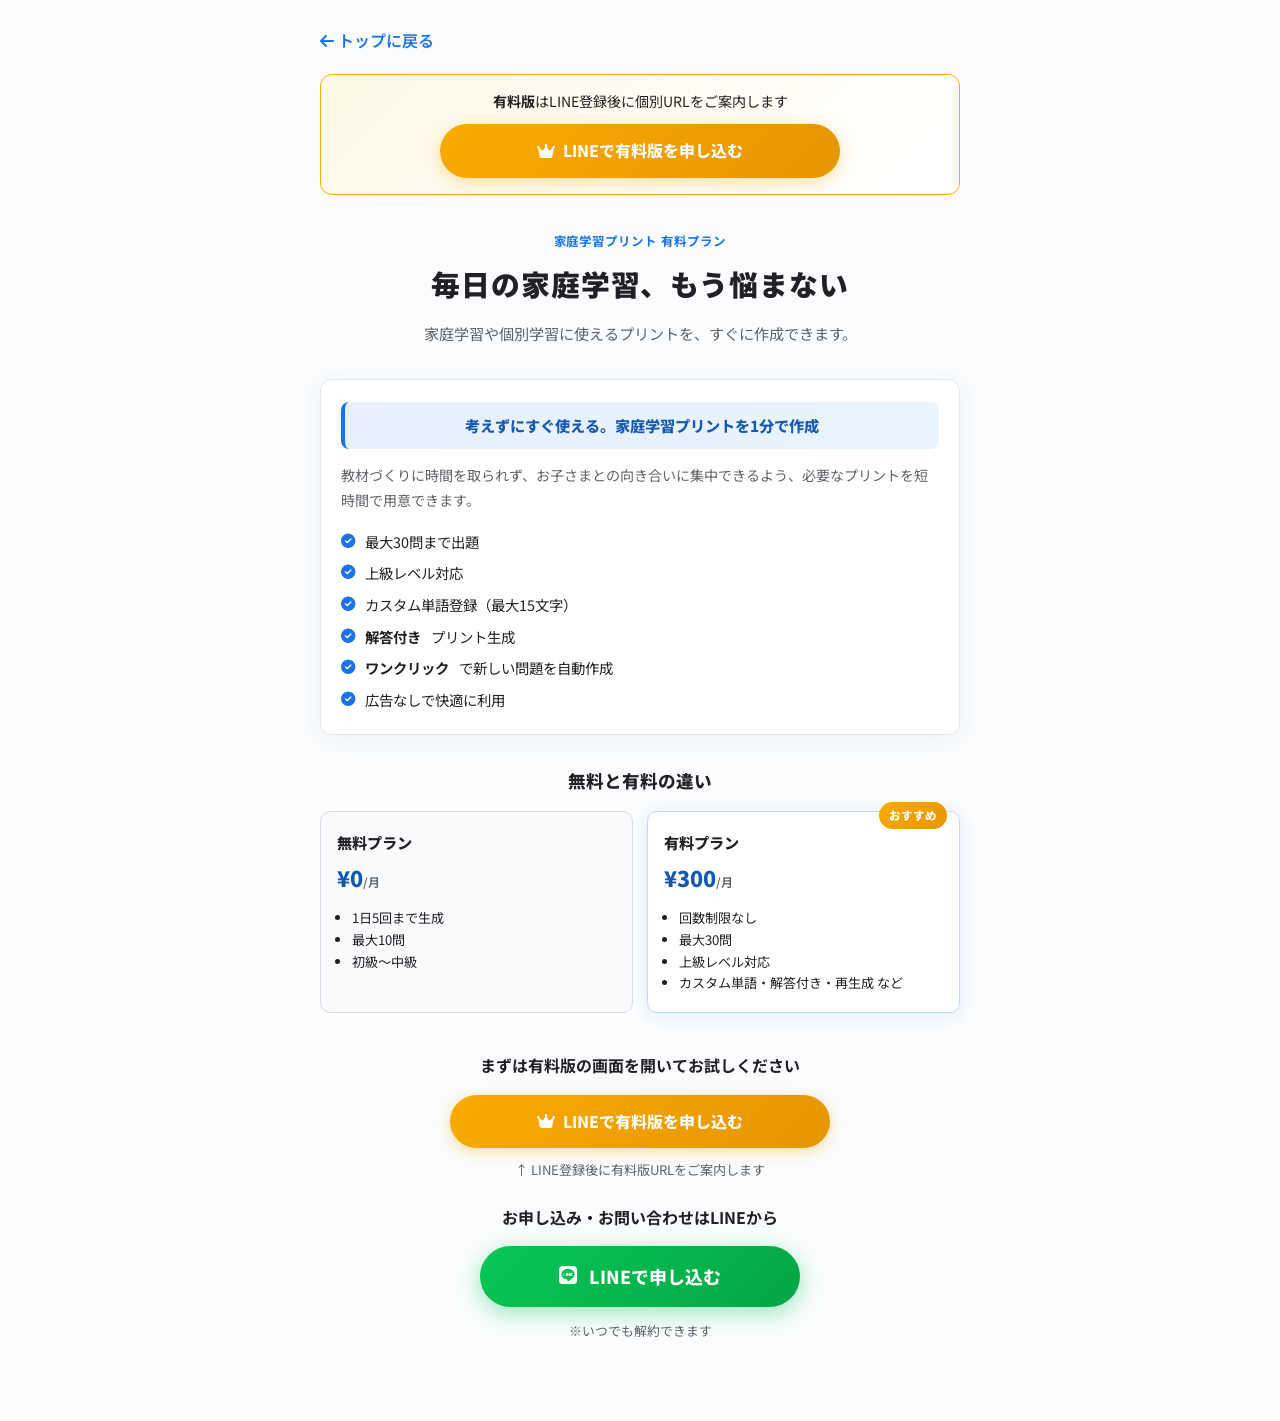
==== commit a822e45e: "機能追加: 新しい「並び替え」オプションを追加し、試用機能を実装。料金プランを月額300円に変更し、関連する通知やスタイルを更新。JavaScriptでの試用回数管理機能を強化。" ====
--- a/pricing.html
+++ b/pricing.html
@@ -4,7 +4,7 @@
   <meta charset="UTF-8" />
   <meta name="viewport" content="width=device-width, initial-scale=1.0" />
   <title>有料プラン｜毎日の家庭学習、もう悩まない｜家庭学習プリント生成</title>
-  <meta name="description" content="月額500円で回数無制限・最大30問・上級・解答付き。家庭学習プリントを1分で。LINEからかんたん申し込み。" />
+  <meta name="description" content="月額300円で回数無制限・最大30問・上級・解答付き。家庭学習プリントを1分で。LINEからかんたん申し込み。" />
   <link rel="stylesheet" href="css/style.css" />
   <link href="https://fonts.googleapis.com/css2?family=Noto+Sans+JP:wght@400;500;700;900&family=Noto+Serif+JP:wght@400;700&display=swap" rel="stylesheet" />
   <link rel="stylesheet" href="https://cdn.jsdelivr.net/npm/@fortawesome/fontawesome-free@6.4.0/css/all.min.css" />
@@ -60,7 +60,7 @@
         <div class="lp-compare-card lp-compare-card--pro">
           <span class="lp-compare-badge">おすすめ</span>
           <h3 class="lp-compare-name">有料プラン</h3>
-          <p class="lp-compare-price">¥500<span>/月</span></p>
+          <p class="lp-compare-price">¥300<span>/月</span></p>
           <ul>
             <li>回数制限なし</li>
             <li>最大30問</li>
--- a/css/style.css
+++ b/css/style.css
@@ -446,13 +446,17 @@
 }
 @media (min-width: 720px) {
   .option-grid--four {
-    grid-template-columns: repeat(4, 1fr);
+    grid-template-columns: repeat(3, 1fr);
   }
 }
 .option-grid--custom-mode {
   grid-template-columns: repeat(2, 1fr);
 }
 .content-btn--custom {
+  position: relative;
+  padding-top: 26px;
+}
+.content-btn--trial {
   position: relative;
   padding-top: 26px;
 }
@@ -472,9 +476,19 @@
 body.plan-free .content-btn--custom:not(.active) {
   opacity: 0.9;
 }
+.level-btn--pro {
+  position: relative;
+  padding-top: 24px;
+}
 .content-btn--custom.content-btn--locked:not(.active) {
   border-style: dashed;
   border-color: rgba(249, 171, 0, 0.5);
+  background: #fffdf8;
+}
+.level-btn--pro.level-btn--locked:not(.active) {
+  border-style: dashed;
+  border-color: rgba(249, 171, 0, 0.5);
+  background: #fffdf8;
 }
 .content-btn--custom.active .option-pro-badge {
   background: #fff;
@@ -527,6 +541,10 @@
   grid-template-columns: 1fr;
   padding-top: 0;
 }
+.settings-row--maze-category {
+  grid-template-columns: 1fr;
+  padding-top: 0;
+}
 .settings-row--katakana .setting-item--full {
   flex-direction: column;
   align-items: flex-start;
@@ -681,6 +699,59 @@
   flex-wrap: wrap;
   justify-content: center;
 }
+.sentence-trial-notice {
+  max-width: 460px;
+  width: 100%;
+  background: #fff6e9;
+  border: 1px solid #f2c582;
+  border-radius: 10px;
+  padding: 10px 12px 12px;
+  text-align: center;
+  position: relative;
+}
+.sentence-trial-title {
+  font-size: 0.9rem;
+  font-weight: 700;
+  color: #9a4f00;
+}
+.sentence-trial-sub {
+  margin-top: 4px;
+  font-size: 0.82rem;
+  color: #7a5a2f;
+}
+.sentence-trial-list {
+  margin: 8px 0 10px;
+  padding-left: 1.2em;
+  text-align: left;
+  color: #684b1f;
+  font-size: 0.82rem;
+}
+.sentence-trial-close {
+  position: absolute;
+  top: 6px;
+  right: 6px;
+  width: 32px;
+  height: 32px;
+  border-radius: 999px;
+  border: none;
+  background: #ffe8c7;
+  color: #9a4f00;
+  font-size: 18px;
+  cursor: pointer;
+}
+.sentence-trial-btn {
+  margin-top: 8px;
+  border: none;
+  border-radius: 12px;
+  background: linear-gradient(180deg, #ff9f43, #ff7a18);
+  color: #fff;
+  font-weight: 700;
+  font-size: 0.92rem;
+  min-height: 46px;
+  padding: 10px 18px;
+  cursor: pointer;
+}
+.sentence-trial-btn:hover { filter: brightness(1.05); }
 .generate-note i { color: var(--gold); }
 .link-btn {
   background: none; border: none; color: var(--primary);
@@ -869,11 +940,106 @@
   margin: 0 1px;
   vertical-align: top;
 }
+.seikatsu-char-gap {
+  display: inline-block;
+  width: 52px;
+  height: 52px;
+  margin: 0 2px;
+  vertical-align: top;
+}
 .seikatsu-trace {
   font-size: 1.6rem;
   color: #cce0ff;
   font-weight: 900;
   line-height: 1;
+}
+
+.maze-card {
+  width: 100%;
+  border: 1px solid #d9e4f7;
+  background: linear-gradient(180deg, #ffffff 0%, #f8fbff 100%);
+  border-radius: 10px;
+  padding: 4px 4px 8px;
+}
+.maze-svg {
+  width: 100%;
+  min-height: 98mm;
+  max-height: 120mm;
+  display: block;
+  background: #fff;
+  border-radius: 8px;
+}
+.maze-walls { fill: none; stroke: #1e293b; stroke-linecap: round; stroke-linejoin: round; }
+.maze-walls--curve { stroke-linecap: round; stroke-linejoin: round; }
+.maze-start { fill: #34a853; }
+.maze-goal { fill: #ea4335; }
+.maze-label {
+  font-size: 12px;
+  font-weight: 700;
+  paint-order: stroke;
+  stroke: #ffffff;
+  stroke-width: 3.5px;
+  letter-spacing: 0.02em;
+}
+.maze-label--start { fill: #15803d; }
+.maze-label--goal { fill: #b91c1c; }
+.maze-char-on-path {
+  font-size: 12px;
+  font-weight: 800;
+  fill: #1e3a8a;
+  paint-order: stroke;
+  stroke: #ffffff;
+  stroke-width: 2px;
+}
+.maze-word-hint { margin-top: 6px; font-size: 0.85rem; }
+.maze-char {
+  display: inline-block;
+  min-width: 1.2em;
+  text-align: center;
+  font-weight: 700;
+  border-bottom: 1px dashed #94a3b8;
+  margin-right: 4px;
+}
+.maze-word-question { margin-top: 2px; font-size: 0.82rem; color: var(--text-sub); }
+.maze-answer-row {
+  margin-top: 8px;
+  display: flex;
+  flex-wrap: wrap;
+  gap: 6px;
+  justify-content: center;
+}
+.maze-answer-box {
+  width: 34px;
+  height: 34px;
+  border: 2px solid #94a3b8;
+  border-radius: 6px;
+  display: inline-flex;
+  align-items: center;
+  justify-content: center;
+  background: #ffffff;
+}
+
+.sentence-illust-block {
+  display: flex;
+  justify-content: center;
+  margin: 2px 0 6px;
+}
+.sentence-illust-svg {
+  width: 72px;
+  height: 72px;
+}
+.sentence-illust-frame {
+  fill: #ffffff;
+  stroke: #334155;
+  stroke-width: 1.8;
+}
+.sentence-illust-line,
+.sentence-illust-head {
+  fill: none;
+  stroke: #111827;
+  stroke-width: 2.4;
+  stroke-linecap: round;
+  stroke-linejoin: round;
 }
 
 /* ============================================
@@ -1589,9 +1755,38 @@
   .features-grid { grid-template-columns: repeat(2,1fr); }
   .plan-cta-inner { flex-direction: column; text-align: center; }
   .plan-cta-desc { margin: 0 auto; }
+  .maze-card { padding: 4px 3px 8px; }
+  .maze-svg { min-height: 84mm; max-height: 98mm; }
+  .maze-label { font-size: 10.5px; stroke-width: 3.2px; }
 }
 
 @media (max-width: 600px) {
+  .maze-card {
+    padding: 5px 3px 8px;
+    border-radius: 9px;
+  }
+  .maze-svg {
+    min-height: 72mm;
+    max-height: 86mm;
+    border-radius: 7px;
+  }
+  .maze-label {
+    font-size: 10px;
+    stroke-width: 3px;
+  }
+  .maze-word-question {
+    margin-top: 6px;
+    font-size: 0.8rem;
+    text-align: center;
+  }
+  .maze-answer-row {
+    margin-top: 6px;
+    gap: 5px;
+  }
+  .maze-answer-box {
+    width: 30px;
+    height: 30px;
+  }
   .header-nav .nav-link { display: none; }
   .option-grid { grid-template-columns: repeat(2,1fr); gap: 8px; padding: 14px 12px; }
   .option-grid.option-grid--four { grid-template-columns: repeat(2, 1fr); }
@@ -1763,6 +1958,27 @@
     transform: none !important;
   }
 
+  /* 高さ固定や隠しを解除し、1ページ目下部の欠けを防ぐ */
+  .generator-section,
+  .section-inner,
+  .preview-section,
+  .print-target,
+  .print-area,
+  .a4-wrapper,
+  .a4-sheet,
+  .print-page {
+    height: auto !important;
+    min-height: 0 !important;
+    max-height: none !important;
+    overflow: visible !important;
+  }
+
+  /* 余白をわずかに最適化（切れ防止優先） */
+  .a4-sheet {
+    padding-top: 2.5mm !important;
+    padding-bottom: 2.5mm !important;
+  }
+
   /* @page 余白の内側いっぱい（物理210mm 固定はせず、印刷ボックス幅に一致） */
   .print-area,
   .a4-wrapper {
@@ -1808,33 +2024,108 @@
   }
   .print-page {
     overflow: visible !important;
+    page-break-inside: auto !important;
+    break-inside: auto !important;
   }
 
   .questions-grid {
     display: block !important;
     min-height: 0 !important;
+    gap: 0 !important;
   }
 
   /* ── ⑥ 問題カード：改ページ制御（6問1ページを狙うためごく僅かに詰める） */
   .question-card {
-    display: block !important;
+    display: grid !important;
+    grid-template-columns: 15pt 1fr !important;
+    align-items: start !important;
+    column-gap: 4pt !important;
     break-inside: avoid !important;
     page-break-inside: avoid !important;
     -webkit-column-break-inside: avoid !important;
     border: 1.5pt solid #dadce0 !important;
-    padding: 2.5pt 5pt !important;
-    margin-bottom: 1.5mm !important;
+    padding: 1.6pt 3.8pt !important;
+    margin-bottom: 0.8mm !important;
+    overflow: visible !important;
+  }
+  .maze-svg {
+    min-height: 84mm !important;
+    max-height: 92mm !important;
+  }
+  .maze-card {
+    padding: 2.5mm 2.5mm 3mm !important;
+    border-radius: 6px !important;
+    border: 1pt solid #d6e3f8 !important;
+    background: #ffffff !important;
+  }
+  .maze-card--normal .maze-svg {
+    min-height: 86mm !important;
+    max-height: 94mm !important;
+  }
+  .maze-card--hiragana .maze-svg {
+    min-height: 76mm !important;
+    max-height: 84mm !important;
+  }
+  .maze-word-question {
+    margin-top: 2mm !important;
+    font-size: 8.3pt !important;
+    text-align: center !important;
+    line-height: 1.3 !important;
+  }
+  .maze-answer-row {
+    margin-top: 1.5mm !important;
+    gap: 1.4mm !important;
+    justify-content: center !important;
+  }
+  .maze-answer-box {
+    width: 9mm;
+    height: 9mm;
+    border-width: 1.5pt;
+    border-color: #7f8ea5 !important;
+    border-radius: 1.2mm !important;
+  }
+  .maze-label {
+    font-size: 8.6pt !important;
+    stroke-width: 2.8pt !important;
+  }
+  .maze-start {
+    r: 2.4mm;
+  }
+  .maze-goal {
+    width: 4.8mm !important;
+    height: 4.8mm !important;
+  }
+  .sentence-illust-block {
+    margin: 0.5mm 0 1.2mm !important;
+  }
+  .sentence-illust-svg {
+    width: 18mm !important;
+    height: 18mm !important;
+  }
+  .sentence-illust-frame {
+    stroke-width: 1.2pt !important;
+  }
+  .sentence-illust-line,
+  .sentence-illust-head {
+    stroke-width: 1.6pt !important;
   }
 
   .questions-grid .question-card:last-child {
     margin-bottom: 0 !important;
   }
+  .question-num {
+    width: 14pt !important;
+    height: 14pt !important;
+    font-size: 7pt !important;
+    margin: 0 !important;
+    align-self: start !important;
+  }
 
   .question-card .choice-sentence,
   .question-card .desc-sentence {
-    margin-bottom: 2pt !important;
-    font-size: 11pt !important;
-    line-height: 1.32 !important;
+    margin-bottom: 0.7pt !important;
+    font-size: 9.7pt !important;
+    line-height: 1.2 !important;
   }
 
   .question-card .trace-area {
@@ -1848,12 +2139,12 @@
   }
 
   .question-card .choices-row {
-    gap: 2pt !important;
+    gap: 1.5pt !important;
   }
 
   .question-card .choice-item {
-    font-size: 10pt !important;
-    padding: 2pt 8pt !important;
+    font-size: 9pt !important;
+    padding: 1pt 6pt !important;
   }
 
   .question-card .hiragana-grid {
@@ -1867,6 +2158,7 @@
 
   .question-card .emoji-question-prompt {
     margin-bottom: 0 !important;
+    line-height: 1.18 !important;
   }
 
   .question-card .adv-prompt {
@@ -1875,6 +2167,111 @@
 
   .question-card .adv-prompt-sub {
     margin-bottom: 1pt !important;
+    line-height: 1.2 !important;
+  }
+  .answer-line {
+    height: 20px !important;
+    margin-top: 1px !important;
+  }
+
+  /* 問題数別の密度チューニング（可読性を維持しつつ最大密度寄り） */
+  .print-page--total-8 .question-card,
+  .print-page--total-10 .question-card,
+  .print-page--total-12 .question-card {
+    padding: 1.8pt 4pt !important;
+    margin-bottom: 1mm !important;
+  }
+  .print-page--total-8 .question-card .choice-sentence,
+  .print-page--total-10 .question-card .choice-sentence,
+  .print-page--total-12 .question-card .choice-sentence,
+  .print-page--total-8 .question-card .desc-sentence,
+  .print-page--total-10 .question-card .desc-sentence,
+  .print-page--total-12 .question-card .desc-sentence {
+    font-size: 9.6pt !important;
+    line-height: 1.2 !important;
+    margin-bottom: 0.8pt !important;
+  }
+  .print-page--total-8 .question-card .choice-item,
+  .print-page--total-10 .question-card .choice-item,
+  .print-page--total-12 .question-card .choice-item {
+    font-size: 8.6pt !important;
+    padding: 0.9pt 5.5pt !important;
+  }
+  .print-page--total-8 .answer-line,
+  .print-page--total-10 .answer-line,
+  .print-page--total-12 .answer-line {
+    height: 22px !important;
+  }
+
+  .print-page--total-15 .question-card,
+  .print-page--total-20 .question-card,
+  .print-page--total-30 .question-card {
+    padding: 1.6pt 3.8pt !important;
+    margin-bottom: 0.9mm !important;
+  }
+  .print-page--total-15 .question-num,
+  .print-page--total-20 .question-num,
+  .print-page--total-30 .question-num {
+    width: 13pt !important;
+    height: 13pt !important;
+    font-size: 6.7pt !important;
+  }
+  .print-page--total-15 .question-card .choice-sentence,
+  .print-page--total-20 .question-card .choice-sentence,
+  .print-page--total-30 .question-card .choice-sentence,
+  .print-page--total-15 .question-card .desc-sentence,
+  .print-page--total-20 .question-card .desc-sentence,
+  .print-page--total-30 .question-card .desc-sentence {
+    font-size: 9.2pt !important;
+    line-height: 1.18 !important;
+    margin-bottom: 0.7pt !important;
+  }
+  .print-page--total-15 .question-card .emoji-question-prompt,
+  .print-page--total-20 .question-card .emoji-question-prompt,
+  .print-page--total-30 .question-card .emoji-question-prompt,
+  .print-page--total-15 .question-card .adv-prompt-sub,
+  .print-page--total-20 .question-card .adv-prompt-sub,
+  .print-page--total-30 .question-card .adv-prompt-sub,
+  .print-page--total-15 .question-card .hint-line,
+  .print-page--total-20 .question-card .hint-line,
+  .print-page--total-30 .question-card .hint-line {
+    font-size: 7.1pt !important;
+    line-height: 1.14 !important;
+  }
+  .print-page--total-15 .question-card .choice-item,
+  .print-page--total-20 .question-card .choice-item,
+  .print-page--total-30 .question-card .choice-item {
+    font-size: 8.2pt !important;
+    padding: 0.8pt 5pt !important;
+  }
+  .print-page--total-15 .answer-line,
+  .print-page--total-20 .answer-line,
+  .print-page--total-30 .answer-line {
+    height: 20px !important;
+  }
+
+  /* 20問以上はさらに僅かに圧縮（可読性を保つ範囲） */
+  .print-page--total-20 .question-card,
+  .print-page--total-30 .question-card {
+    padding: 1.4pt 3.4pt !important;
+    margin-bottom: 0.75mm !important;
+  }
+  .print-page--total-20 .question-card .choice-sentence,
+  .print-page--total-30 .question-card .choice-sentence,
+  .print-page--total-20 .question-card .desc-sentence,
+  .print-page--total-30 .question-card .desc-sentence {
+    font-size: 8.9pt !important;
+    line-height: 1.15 !important;
+    margin-bottom: 0.6pt !important;
+  }
+  .print-page--total-20 .question-card .choice-item,
+  .print-page--total-30 .question-card .choice-item {
+    font-size: 7.9pt !important;
+    padding: 0.7pt 4.4pt !important;
+  }
+  .print-page--total-20 .answer-line,
+  .print-page--total-30 .answer-line {
+    height: 18px !important;
   }
 
   /* ── ⑦ フォント・色を印刷向けに最適化（必要最低限で一段小さく） ── */
@@ -1913,6 +2310,11 @@
   .hira-write {
     border: 1.5pt solid #dadce0 !important;
     background: #fff !important;
+  }
+  .seikatsu-char-gap {
+    width: 12mm !important;
+    height: 12mm !important;
+    margin: 0 0.8mm !important;
   }
   .write-box::after,
   .hira-write::after {
